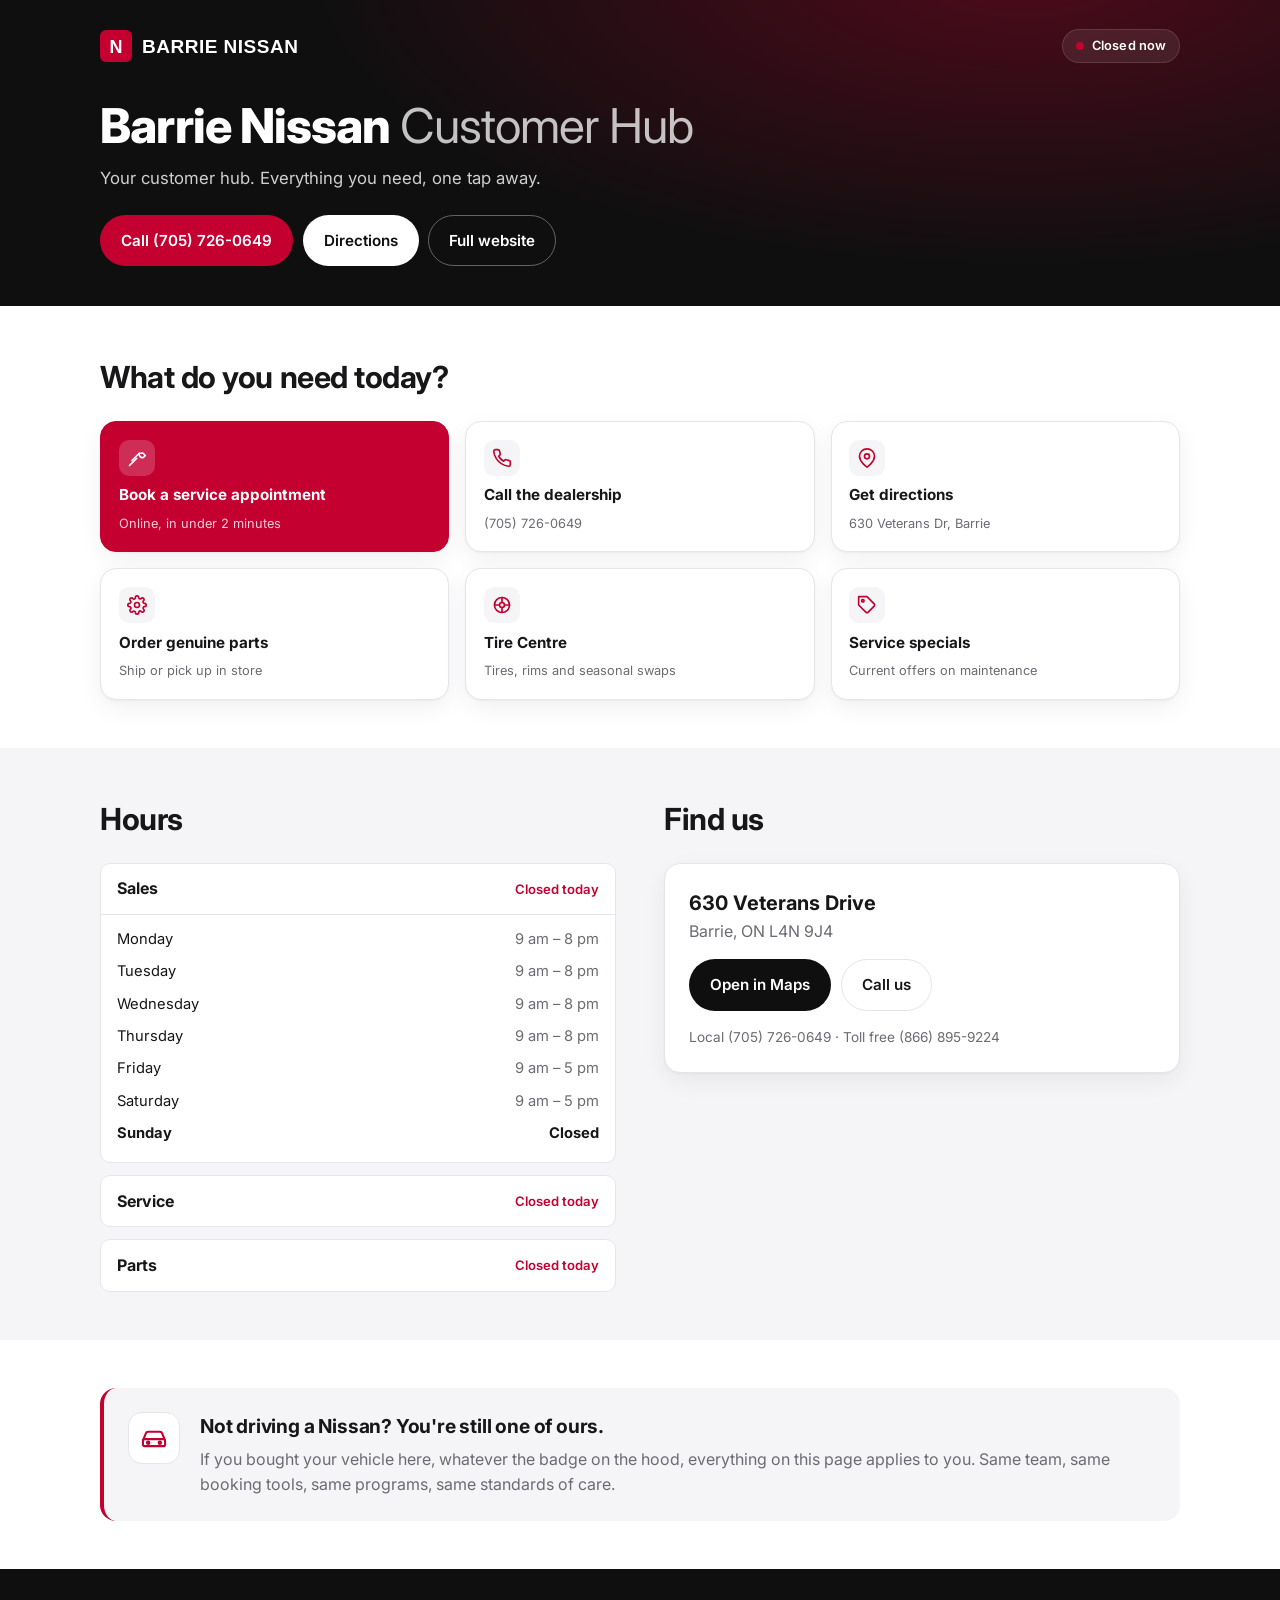
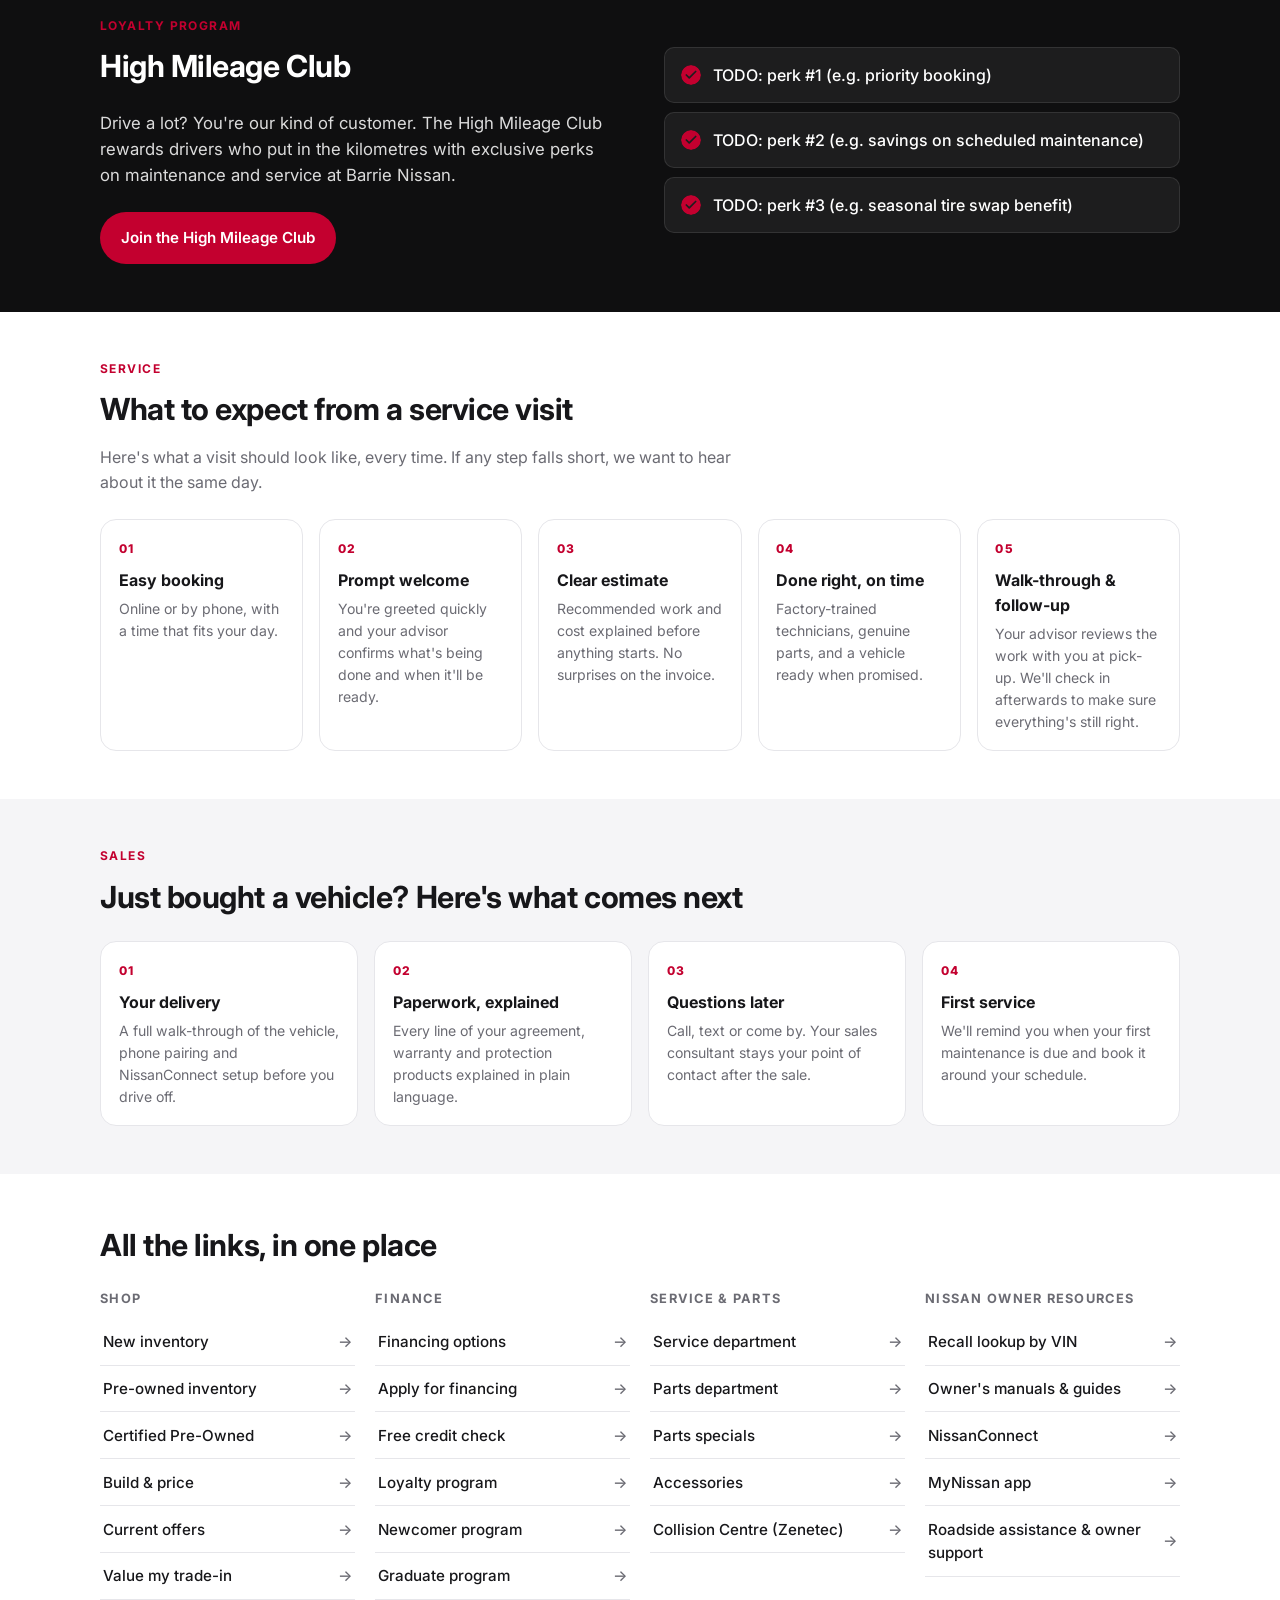
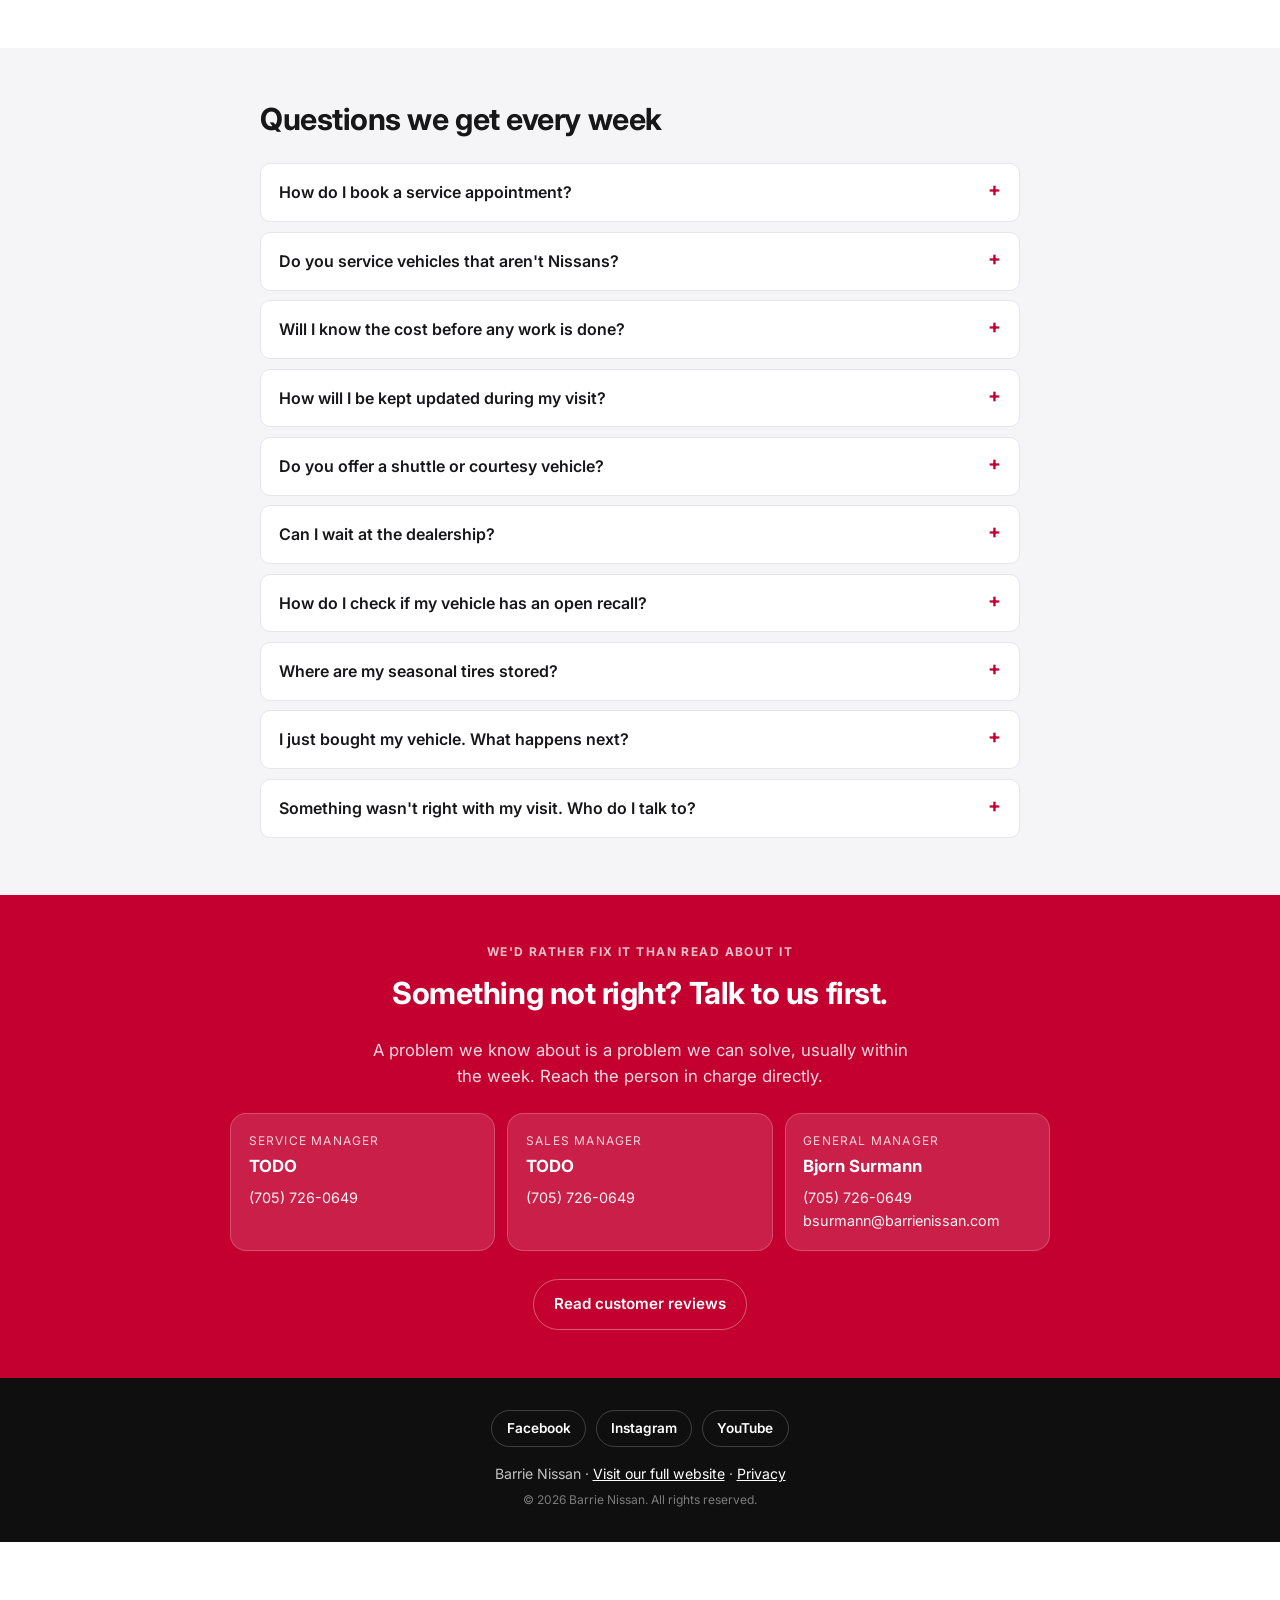
==== index.html @ 99a02a5c "Barrie Nissan Customer Hub v1" ====
<!DOCTYPE html>
<html lang="en">
<head>
  <meta charset="UTF-8">
  <meta name="viewport" content="width=device-width, initial-scale=1.0">
  <title>Barrie Nissan · Customer Hub</title>
  <meta name="description" content="Everything a Barrie Nissan customer needs in one place: hours, service booking, parts, financing, owner resources and who to call.">
  <meta name="theme-color" content="#0f0f10">
  <link rel="icon" href="assets/favicon.svg" type="image/svg+xml">
  <link rel="preconnect" href="https://fonts.googleapis.com">
  <link rel="preconnect" href="https://fonts.gstatic.com" crossorigin>
  <link href="https://fonts.googleapis.com/css2?family=Inter:wght@400;500;600;700;800&display=swap" rel="stylesheet">
  <link rel="stylesheet" href="css/styles.css">
</head>
<body>

  <!-- ===== HEADER ===== -->
  <header class="hero">
    <div class="container">
      <div class="hero__top">
        <a class="hero__logo" id="logoLink" href="#"><img id="logoImg" src="" alt=""></a>
        <span class="status" id="status"><span class="status__dot"></span><span id="statusText">Checking hours…</span></span>
      </div>
      <h1 class="hero__title"><span id="dealerName"></span> <span class="hero__title-light">Customer Hub</span></h1>
      <p class="hero__tagline" id="tagline"></p>
      <div class="hero__cta" id="heroCta"></div>
    </div>
  </header>

  <main>
    <!-- ===== QUICK ACTIONS ===== -->
    <section class="section" id="quick">
      <div class="container">
        <h2 class="section__title">What do you need today?</h2>
        <div class="tiles" id="quickActions"></div>
      </div>
    </section>

    <!-- ===== HOURS & LOCATION ===== -->
    <section class="section section--alt" id="hours">
      <div class="container grid-2">
        <div>
          <h2 class="section__title">Hours</h2>
          <div class="hours" id="hoursTable"></div>
        </div>
        <div>
          <h2 class="section__title">Find us</h2>
          <div class="card card--location">
            <p class="card__big" id="addressLine"></p>
            <p class="card__muted" id="addressCity"></p>
            <div class="btn-row">
              <a class="btn btn--dark" id="mapsBtn" href="#" target="_blank" rel="noopener">Open in Maps</a>
              <a class="btn btn--ghost" id="callBtn" href="#">Call us</a>
            </div>
            <p class="card__small" id="tollFree"></p>
          </div>
        </div>
      </div>
    </section>

    <!-- ===== ALL BRANDS WELCOME ===== -->
    <section class="section" id="allbrands">
      <div class="container">
        <div class="banner">
          <div class="banner__icon" aria-hidden="true">
            <svg viewBox="0 0 24 24" width="28" height="28" fill="none" stroke="currentColor" stroke-width="1.8" stroke-linecap="round" stroke-linejoin="round"><path d="M3 13l2-5a2 2 0 0 1 1.9-1.4h10.2A2 2 0 0 1 19 8l2 5"/><rect x="2.5" y="13" width="19" height="6" rx="1.5"/><circle cx="7" cy="16" r="1"/><circle cx="17" cy="16" r="1"/></svg>
          </div>
          <div>
            <h2 class="banner__title">Not driving a Nissan? You're still one of ours.</h2>
            <p>If you bought your vehicle here, whatever the badge on the hood, everything on this page applies to you. Same team, same booking tools, same programs, same standards of care.</p>
          </div>
        </div>
      </div>
    </section>

    <!-- ===== HIGH MILEAGE CLUB ===== -->
    <section class="section section--dark" id="hmc" hidden>
      <div class="container grid-2 grid-2--center">
        <div>
          <p class="eyebrow">Loyalty program</p>
          <h2 class="section__title section__title--light" id="hmcTitle"></h2>
          <p class="lead" id="hmcText"></p>
          <a class="btn btn--red" id="hmcCta" href="#" target="_blank" rel="noopener"></a>
        </div>
        <ul class="perks" id="hmcBullets"></ul>
      </div>
    </section>

    <!-- ===== SERVICE VISIT ===== -->
    <section class="section" id="service-visit">
      <div class="container">
        <p class="eyebrow">Service</p>
        <h2 class="section__title">What to expect from a service visit</h2>
        <p class="section__intro">Here's what a visit should look like, every time. If any step falls short, we want to hear about it the same day.</p>
        <ol class="steps" id="serviceSteps"></ol>
      </div>
    </section>

    <!-- ===== AFTER PURCHASE ===== -->
    <section class="section section--alt" id="after-purchase">
      <div class="container">
        <p class="eyebrow">Sales</p>
        <h2 class="section__title">Just bought a vehicle? Here's what comes next</h2>
        <ol class="steps steps--compact" id="purchaseSteps"></ol>
      </div>
    </section>

    <!-- ===== LINKS ===== -->
    <section class="section" id="links">
      <div class="container">
        <h2 class="section__title">All the links, in one place</h2>
        <div class="linkgroups" id="linkGroups"></div>
      </div>
    </section>

    <!-- ===== FAQ ===== -->
    <section class="section section--alt" id="faq">
      <div class="container container--narrow">
        <h2 class="section__title">Questions we get every week</h2>
        <div class="faq" id="faqList"></div>
      </div>
    </section>

    <!-- ===== ESCALATION ===== -->
    <section class="section section--red" id="help">
      <div class="container">
        <p class="eyebrow eyebrow--light">We'd rather fix it than read about it</p>
        <h2 class="section__title section__title--light">Something not right? Talk to us first.</h2>
        <p class="lead lead--light">A problem we know about is a problem we can solve, usually within the week. Reach the person in charge directly.</p>
        <div class="contacts" id="escalation"></div>
        <div class="btn-row btn-row--center" id="reviewRow"></div>
      </div>
    </section>
  </main>

  <!-- ===== FOOTER ===== -->
  <footer class="footer">
    <div class="container footer__inner">
      <div class="footer__social" id="social"></div>
      <p class="footer__text"><span id="footerName"></span> · <a id="footerSite" href="#" target="_blank" rel="noopener">Visit our full website</a> · <a id="privacyLink" href="#" target="_blank" rel="noopener">Privacy</a></p>
      <p class="footer__text footer__text--tiny">© <span id="year"></span> <span id="footerName2"></span>. All rights reserved.</p>
    </div>
  </footer>

  <script src="js/dealer-config.js"></script>
  <script src="js/app.js"></script>
</body>
</html>
---- css/styles.css ----
/* ============================================================
   Customer Hub — styles
   Brand tokens are at the top. Change --red for another brand.
   ============================================================ */

:root {
  --red: #c3002f;
  --red-dark: #9e0026;
  --ink: #0f0f10;
  --ink-2: #1c1c1f;
  --text: #17171a;
  --muted: #6b6b73;
  --line: #e6e6ea;
  --bg: #ffffff;
  --bg-alt: #f5f5f7;
  --green: #1a9e5c;
  --radius: 16px;
  --radius-sm: 10px;
  --shadow: 0 1px 2px rgba(0,0,0,.04), 0 8px 24px rgba(0,0,0,.06);
  --font: "Inter", -apple-system, BlinkMacSystemFont, "Segoe UI", Roboto, Helvetica, Arial, sans-serif;
}

* { box-sizing: border-box; }
html { scroll-behavior: smooth; -webkit-text-size-adjust: 100%; }
body {
  margin: 0;
  font-family: var(--font);
  color: var(--text);
  background: var(--bg);
  line-height: 1.55;
  font-size: 16px;
}
a { color: inherit; }
img { max-width: 100%; display: block; }
ul, ol { margin: 0; padding: 0; list-style: none; }
h1, h2, h3, p { margin: 0; }

.container { width: min(1080px, 100% - 2.5rem); margin: 0 auto; }
.container--narrow { max-width: 760px; }

/* ---------- Hero ---------- */
.hero {
  background: radial-gradient(1200px 500px at 80% -10%, rgba(195,0,47,.35), transparent 60%), var(--ink);
  color: #fff;
  padding: 1.5rem 0 2.5rem;
}
.hero__top { display: flex; align-items: center; justify-content: space-between; gap: 1rem; margin-bottom: 2rem; }
.hero__logo { text-decoration: none; color: #fff; }
.hero__logo img { height: 44px; width: auto; }
.hero__logo-text { font-weight: 800; font-size: 1.1rem; letter-spacing: .02em; }
.status {
  display: inline-flex; align-items: center; gap: .5rem;
  font-size: .8rem; font-weight: 600; letter-spacing: .01em;
  background: rgba(255,255,255,.08); border: 1px solid rgba(255,255,255,.12);
  padding: .4rem .8rem; border-radius: 999px; white-space: nowrap;
}
.status__dot { width: 8px; height: 8px; border-radius: 50%; background: #8a8a92; }
.status--open .status__dot { background: var(--green); box-shadow: 0 0 0 4px rgba(26,158,92,.25); }
.status--closed .status__dot { background: var(--red); }
.hero__title { font-size: clamp(1.9rem, 5vw, 3rem); font-weight: 800; letter-spacing: -.02em; line-height: 1.1; }
.hero__title-light { font-weight: 400; opacity: .75; }
.hero__tagline { margin-top: .75rem; font-size: 1.05rem; opacity: .8; max-width: 560px; }
.hero__cta { display: flex; flex-wrap: wrap; gap: .6rem; margin-top: 1.5rem; }

/* ---------- Buttons ---------- */
.btn {
  display: inline-flex; align-items: center; justify-content: center; gap: .5rem;
  padding: .8rem 1.25rem; border-radius: 999px; font-weight: 600; font-size: .95rem;
  text-decoration: none; border: 1px solid transparent; transition: transform .12s ease, background .15s ease, border-color .15s;
  cursor: pointer;
}
.btn:active { transform: scale(.98); }
.btn--red { background: var(--red); color: #fff; }
.btn--red:hover { background: var(--red-dark); }
.btn--white { background: #fff; color: var(--ink); }
.btn--white:hover { background: #f0f0f2; }
.btn--dark { background: var(--ink); color: #fff; }
.btn--dark:hover { background: var(--ink-2); }
.btn--ghost { background: transparent; border-color: var(--line); color: var(--text); }
.btn--ghost:hover { border-color: var(--text); }
.btn--outline-light { background: transparent; border-color: rgba(255,255,255,.35); color: #fff; }
.btn--outline-light:hover { border-color: #fff; }
.btn-row { display: flex; flex-wrap: wrap; gap: .6rem; margin-top: 1rem; }
.btn-row--center { justify-content: center; margin-top: 1.75rem; }

/* ---------- Sections ---------- */
.section { padding: 3rem 0; }
.section--alt { background: var(--bg-alt); }
.section--dark { background: var(--ink); color: #fff; }
.section--red { background: var(--red); color: #fff; text-align: center; }
.section__title { font-size: clamp(1.4rem, 3vw, 1.9rem); font-weight: 700; letter-spacing: -.015em; margin-bottom: 1.25rem; }
.section__title--light { color: #fff; }
.section__intro { color: var(--muted); max-width: 640px; margin: -.5rem 0 1.5rem; }
.eyebrow { font-size: .75rem; font-weight: 700; letter-spacing: .12em; text-transform: uppercase; color: var(--red); margin-bottom: .5rem; }
.eyebrow--light { color: rgba(255,255,255,.75); }
.lead { font-size: 1.05rem; opacity: .85; max-width: 560px; margin-bottom: 1.5rem; }
.lead--light { margin: 0 auto 1.5rem; }
.grid-2 { display: grid; grid-template-columns: 1fr; gap: 2rem; }
.grid-2--center { align-items: center; }
@media (min-width: 820px) { .grid-2 { grid-template-columns: 1fr 1fr; gap: 3rem; } }

/* ---------- Quick action tiles ---------- */
.tiles { display: grid; grid-template-columns: repeat(2, 1fr); gap: .75rem; }
@media (min-width: 720px) { .tiles { grid-template-columns: repeat(3, 1fr); gap: 1rem; } }
.tile {
  display: flex; flex-direction: column; gap: .6rem;
  padding: 1.1rem; border-radius: var(--radius); background: var(--bg);
  border: 1px solid var(--line); text-decoration: none; box-shadow: var(--shadow);
  transition: transform .15s ease, border-color .15s ease, box-shadow .15s;
  min-height: 130px;
}
.tile:hover { transform: translateY(-2px); border-color: #cfcfd6; box-shadow: 0 2px 4px rgba(0,0,0,.05), 0 14px 32px rgba(0,0,0,.09); }
.tile--primary { background: var(--red); color: #fff; border-color: var(--red); grid-column: span 2; }
@media (min-width: 720px) { .tile--primary { grid-column: span 1; } }
.tile--primary:hover { background: var(--red-dark); }
.tile__icon { width: 36px; height: 36px; border-radius: 10px; display: grid; place-items: center; background: var(--bg-alt); color: var(--red); }
.tile--primary .tile__icon { background: rgba(255,255,255,.18); color: #fff; }
.tile__icon svg { width: 20px; height: 20px; }
.tile__label { font-weight: 700; font-size: .95rem; line-height: 1.25; margin-top: auto; }
.tile__sub { font-size: .8rem; color: var(--muted); }
.tile--primary .tile__sub { color: rgba(255,255,255,.8); }

/* ---------- Hours ---------- */
.hours { display: grid; gap: .75rem; }
.hours__dept { background: var(--bg); border: 1px solid var(--line); border-radius: var(--radius-sm); overflow: hidden; }
.hours__head { display: flex; justify-content: space-between; align-items: center; padding: .8rem 1rem; font-weight: 700; cursor: pointer; user-select: none; }
.hours__head small { font-weight: 500; color: var(--muted); font-size: .82rem; }
.hours__head small.is-open { color: var(--green); font-weight: 600; }
.hours__head small.is-closed { color: var(--red); font-weight: 600; }
.hours__rows { border-top: 1px solid var(--line); padding: .5rem 1rem .75rem; display: none; }
.hours__dept.is-expanded .hours__rows { display: block; }
.hours__row { display: flex; justify-content: space-between; padding: .3rem 0; font-size: .92rem; }
.hours__row.is-today { font-weight: 700; }
.hours__row span:last-child { color: var(--muted); }
.hours__row.is-today span:last-child { color: var(--text); }

/* ---------- Cards ---------- */
.card { background: var(--bg); border: 1px solid var(--line); border-radius: var(--radius); padding: 1.5rem; box-shadow: var(--shadow); }
.card__big { font-size: 1.25rem; font-weight: 700; }
.card__muted { color: var(--muted); }
.card__small { font-size: .85rem; color: var(--muted); margin-top: 1rem; }

/* ---------- Banner (all brands) ---------- */
.banner {
  display: flex; gap: 1.25rem; align-items: flex-start;
  background: var(--bg-alt); border-radius: var(--radius); padding: 1.5rem;
  border-left: 4px solid var(--red);
}
.banner__icon { flex: 0 0 auto; width: 52px; height: 52px; border-radius: 14px; background: #fff; display: grid; place-items: center; color: var(--red); border: 1px solid var(--line); }
.banner__title { font-size: 1.2rem; font-weight: 700; margin-bottom: .35rem; letter-spacing: -.01em; }
.banner p { color: var(--muted); }

/* ---------- Perks (HMC) ---------- */
.perks { display: grid; gap: .6rem; }
.perks li {
  display: flex; gap: .75rem; align-items: flex-start;
  background: rgba(255,255,255,.06); border: 1px solid rgba(255,255,255,.1);
  padding: .9rem 1rem; border-radius: var(--radius-sm); font-weight: 500;
}
.perks li::before { content: ""; flex: 0 0 auto; width: 20px; height: 20px; border-radius: 50%; background: var(--red); margin-top: 2px;
  -webkit-mask: url("data:image/svg+xml,%3Csvg xmlns='http://www.w3.org/2000/svg' viewBox='0 0 24 24' fill='none' stroke='white' stroke-width='3' stroke-linecap='round' stroke-linejoin='round'%3E%3Cpath d='M20 6L9 17l-5-5'/%3E%3C/svg%3E") center/70% no-repeat, linear-gradient(#fff,#fff);
  -webkit-mask-composite: xor; mask-composite: exclude; }

/* ---------- Steps ---------- */
.steps { display: grid; gap: 1rem; counter-reset: step; }
@media (min-width: 720px) { .steps { grid-template-columns: repeat(5, 1fr); } .steps--compact { grid-template-columns: repeat(4, 1fr); } }
.steps li { position: relative; background: var(--bg); border: 1px solid var(--line); border-radius: var(--radius); padding: 1.25rem 1.1rem 1.1rem; counter-increment: step; }
.steps li::before { content: counter(step, decimal-leading-zero); display: block; font-size: .75rem; font-weight: 800; color: var(--red); letter-spacing: .1em; margin-bottom: .6rem; }
.steps h3 { font-size: 1rem; font-weight: 700; margin-bottom: .35rem; }
.steps p { font-size: .88rem; color: var(--muted); }

/* ---------- Link groups ---------- */
.linkgroups { display: grid; gap: 1.25rem; }
@media (min-width: 720px) { .linkgroups { grid-template-columns: repeat(2, 1fr); } }
@media (min-width: 1000px) { .linkgroups { grid-template-columns: repeat(4, 1fr); } }
.linkgroup h3 { font-size: .8rem; font-weight: 700; text-transform: uppercase; letter-spacing: .1em; color: var(--muted); margin-bottom: .6rem; }
.linkgroup a {
  display: flex; justify-content: space-between; align-items: center; gap: .5rem;
  padding: .7rem .2rem; border-bottom: 1px solid var(--line); text-decoration: none; font-weight: 500; font-size: .95rem;
}
.linkgroup a::after { content: "→"; color: var(--muted); transition: transform .15s; }
.linkgroup a:hover::after { transform: translateX(3px); color: var(--red); }

/* ---------- FAQ ---------- */
.faq details { background: var(--bg); border: 1px solid var(--line); border-radius: var(--radius-sm); margin-bottom: .6rem; }
.faq summary { padding: 1rem 1.1rem; font-weight: 600; cursor: pointer; list-style: none; display: flex; justify-content: space-between; gap: 1rem; }
.faq summary::-webkit-details-marker { display: none; }
.faq summary::after { content: "+"; color: var(--red); font-weight: 700; font-size: 1.2rem; line-height: 1; }
.faq details[open] summary::after { content: "–"; }
.faq .faq__a { padding: 0 1.1rem 1.1rem; color: var(--muted); font-size: .95rem; }

/* ---------- Escalation ---------- */
.contacts { display: grid; gap: .75rem; max-width: 820px; margin: 0 auto; }
@media (min-width: 720px) { .contacts { grid-template-columns: repeat(3, 1fr); } }
.contact { background: rgba(255,255,255,.12); border: 1px solid rgba(255,255,255,.2); border-radius: var(--radius); padding: 1.1rem; text-align: left; }
.contact__role { font-size: .75rem; text-transform: uppercase; letter-spacing: .1em; opacity: .8; }
.contact__name { font-weight: 700; font-size: 1.05rem; margin: .2rem 0 .5rem; }
.contact a { display: block; font-size: .9rem; text-decoration: none; opacity: .95; }
.contact a:hover { text-decoration: underline; }

/* ---------- Footer ---------- */
.footer { background: var(--ink); color: rgba(255,255,255,.75); padding: 2rem 0; }
.footer__inner { text-align: center; }
.footer__social { display: flex; justify-content: center; gap: .6rem; margin-bottom: 1rem; flex-wrap: wrap; }
.footer__social a { padding: .45rem .9rem; border-radius: 999px; border: 1px solid rgba(255,255,255,.2); text-decoration: none; font-size: .85rem; font-weight: 600; color: #fff; }
.footer__social a:hover { border-color: #fff; }
.footer__text { font-size: .88rem; }
.footer__text a { color: #fff; }
.footer__text--tiny { font-size: .75rem; opacity: .6; margin-top: .4rem; }

/* Mobile sticky call bar */
.stickybar {
  position: fixed; bottom: 0; left: 0; right: 0; z-index: 50;
  display: flex; gap: .5rem; padding: .6rem .75rem calc(.6rem + env(safe-area-inset-bottom));
  background: rgba(15,15,16,.92); backdrop-filter: blur(10px);
}
.stickybar .btn { flex: 1; padding: .75rem; font-size: .9rem; }
@media (min-width: 720px) { .stickybar { display: none; } }
body.has-stickybar { padding-bottom: 76px; }

@media (prefers-reduced-motion: reduce) { * { transition: none !important; scroll-behavior: auto !important; } }
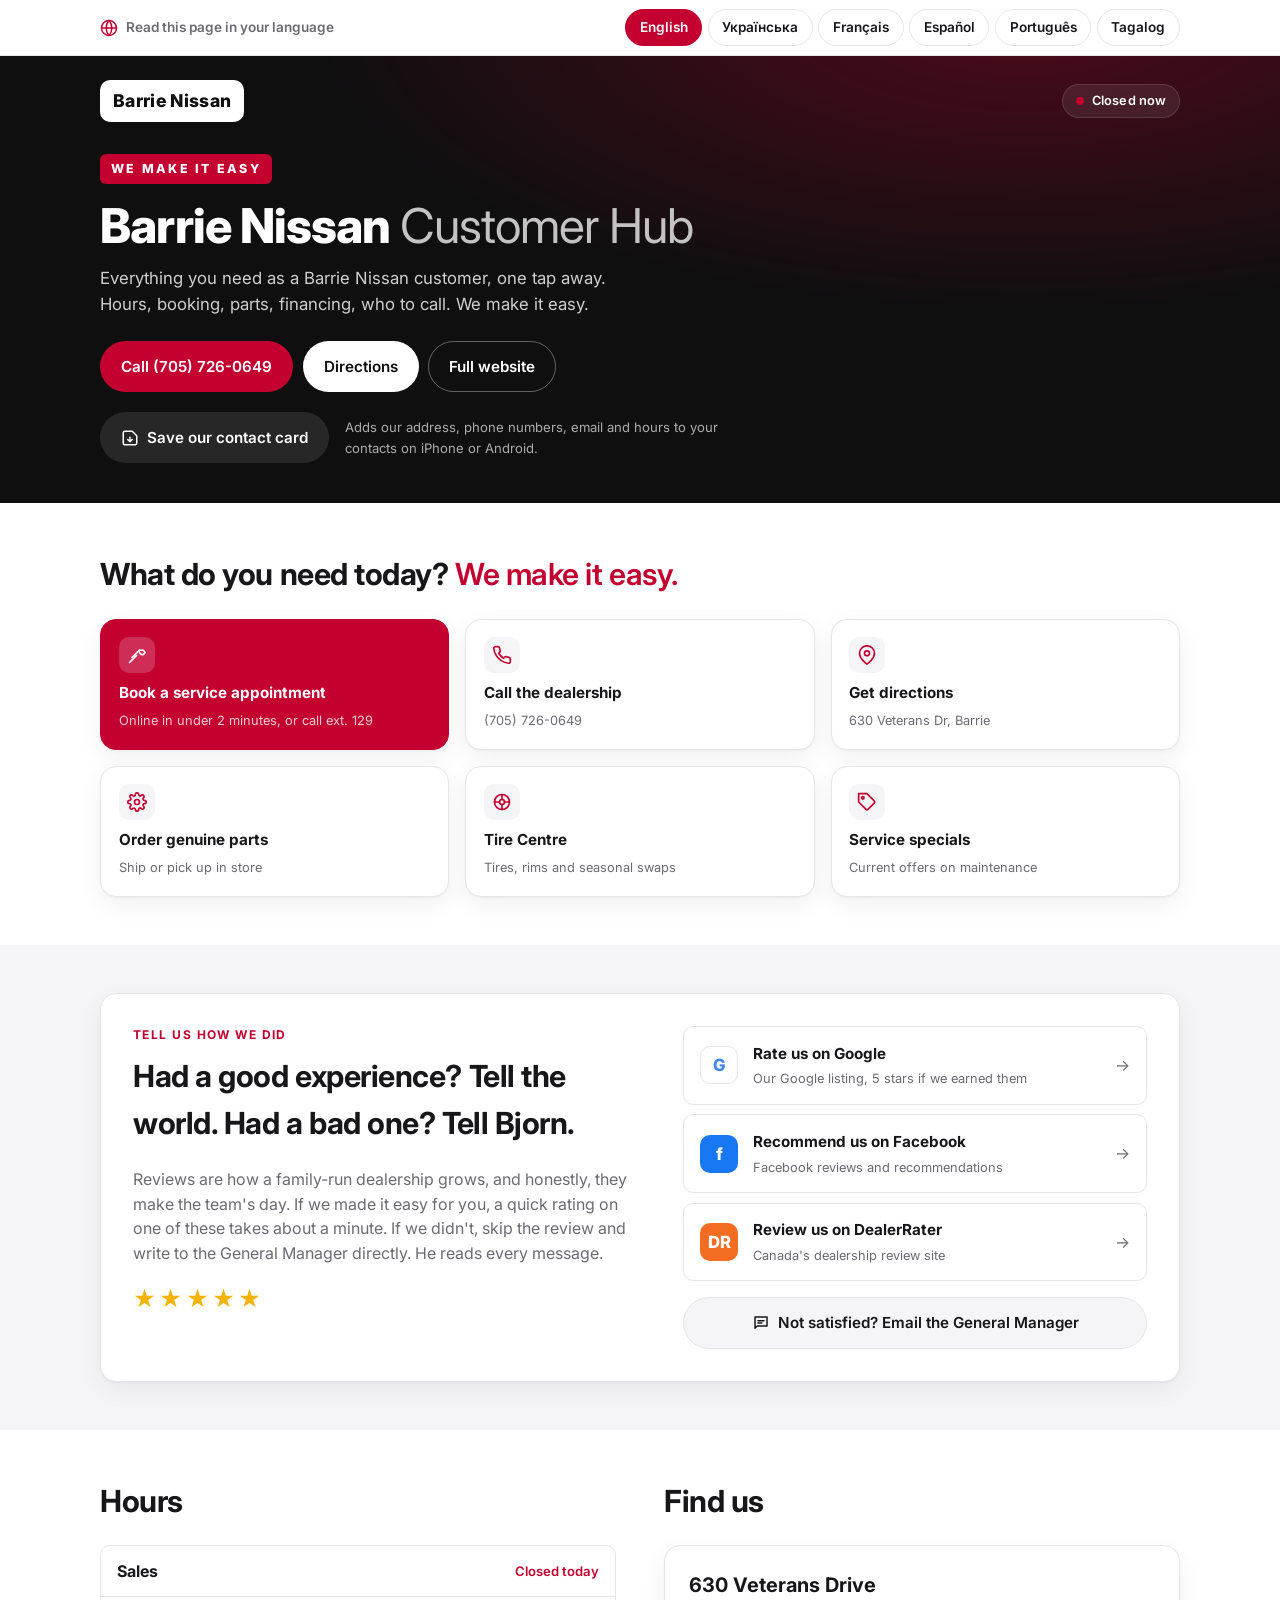
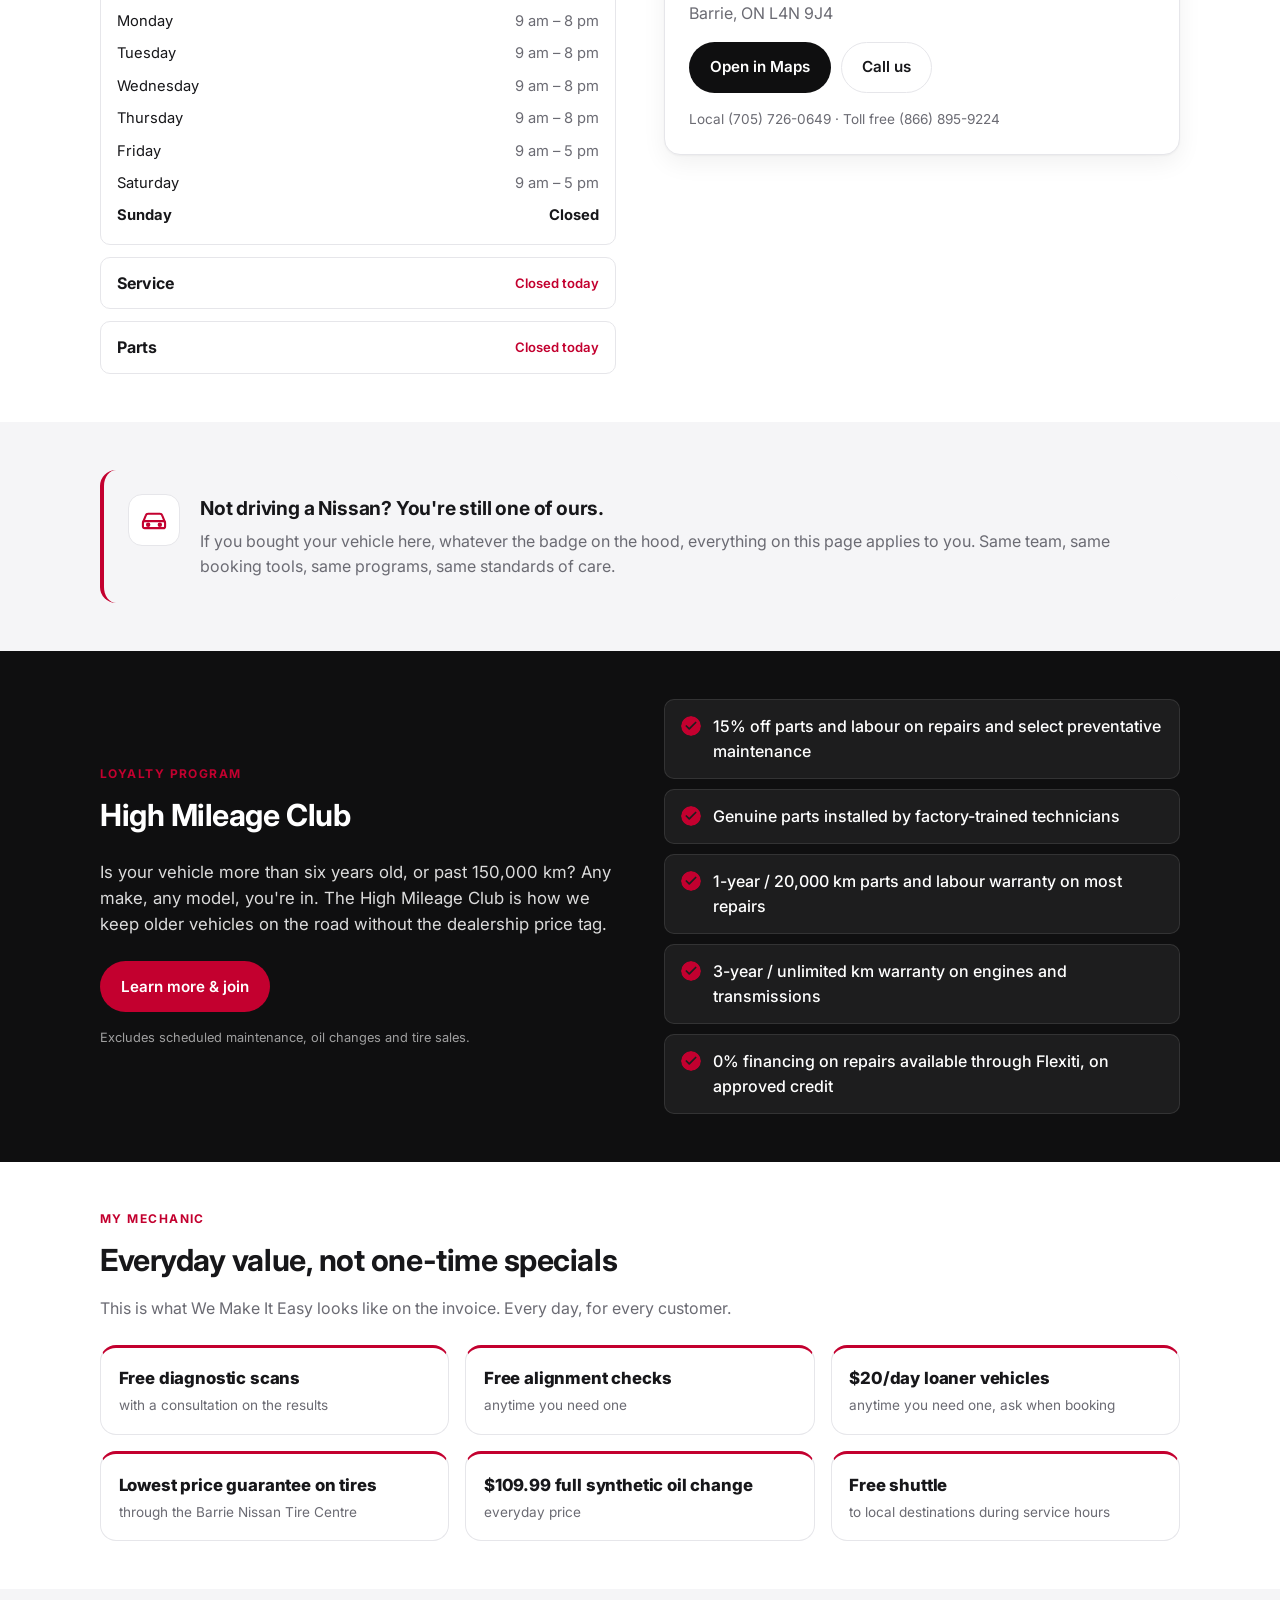
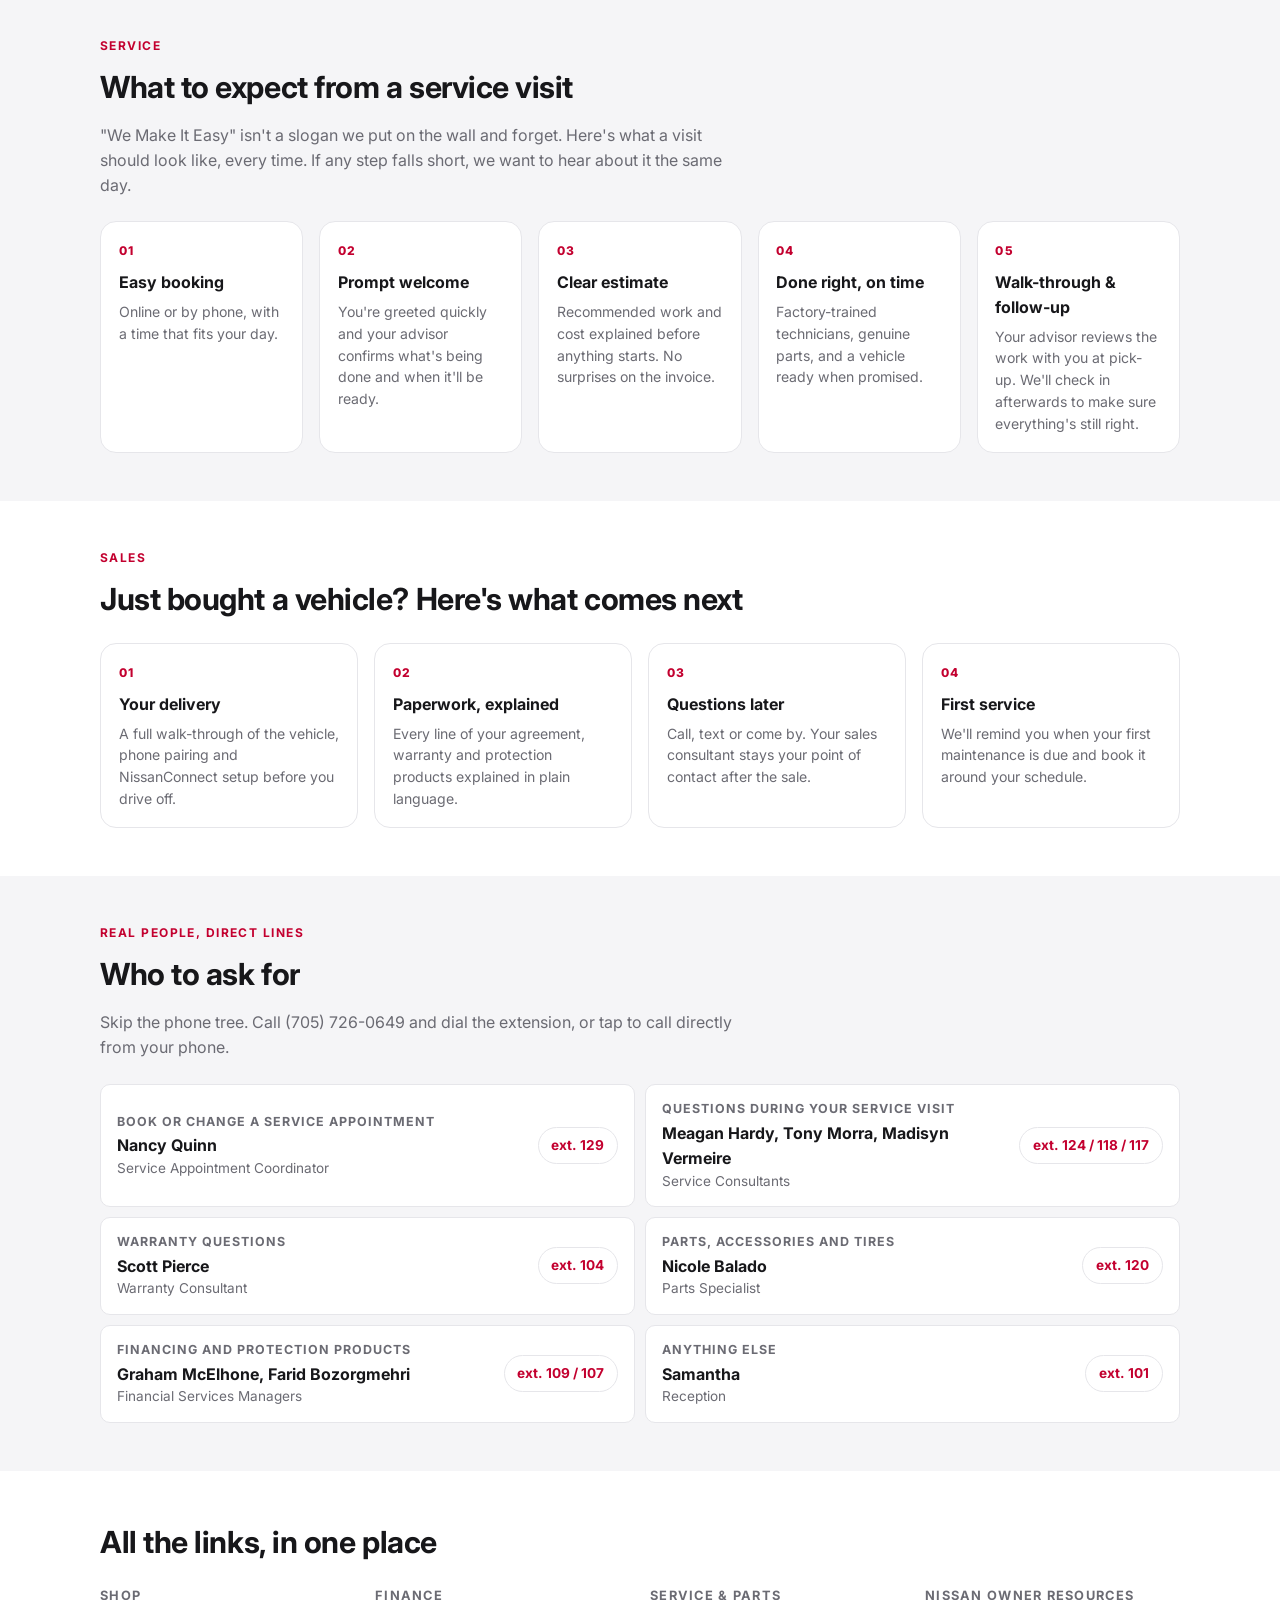
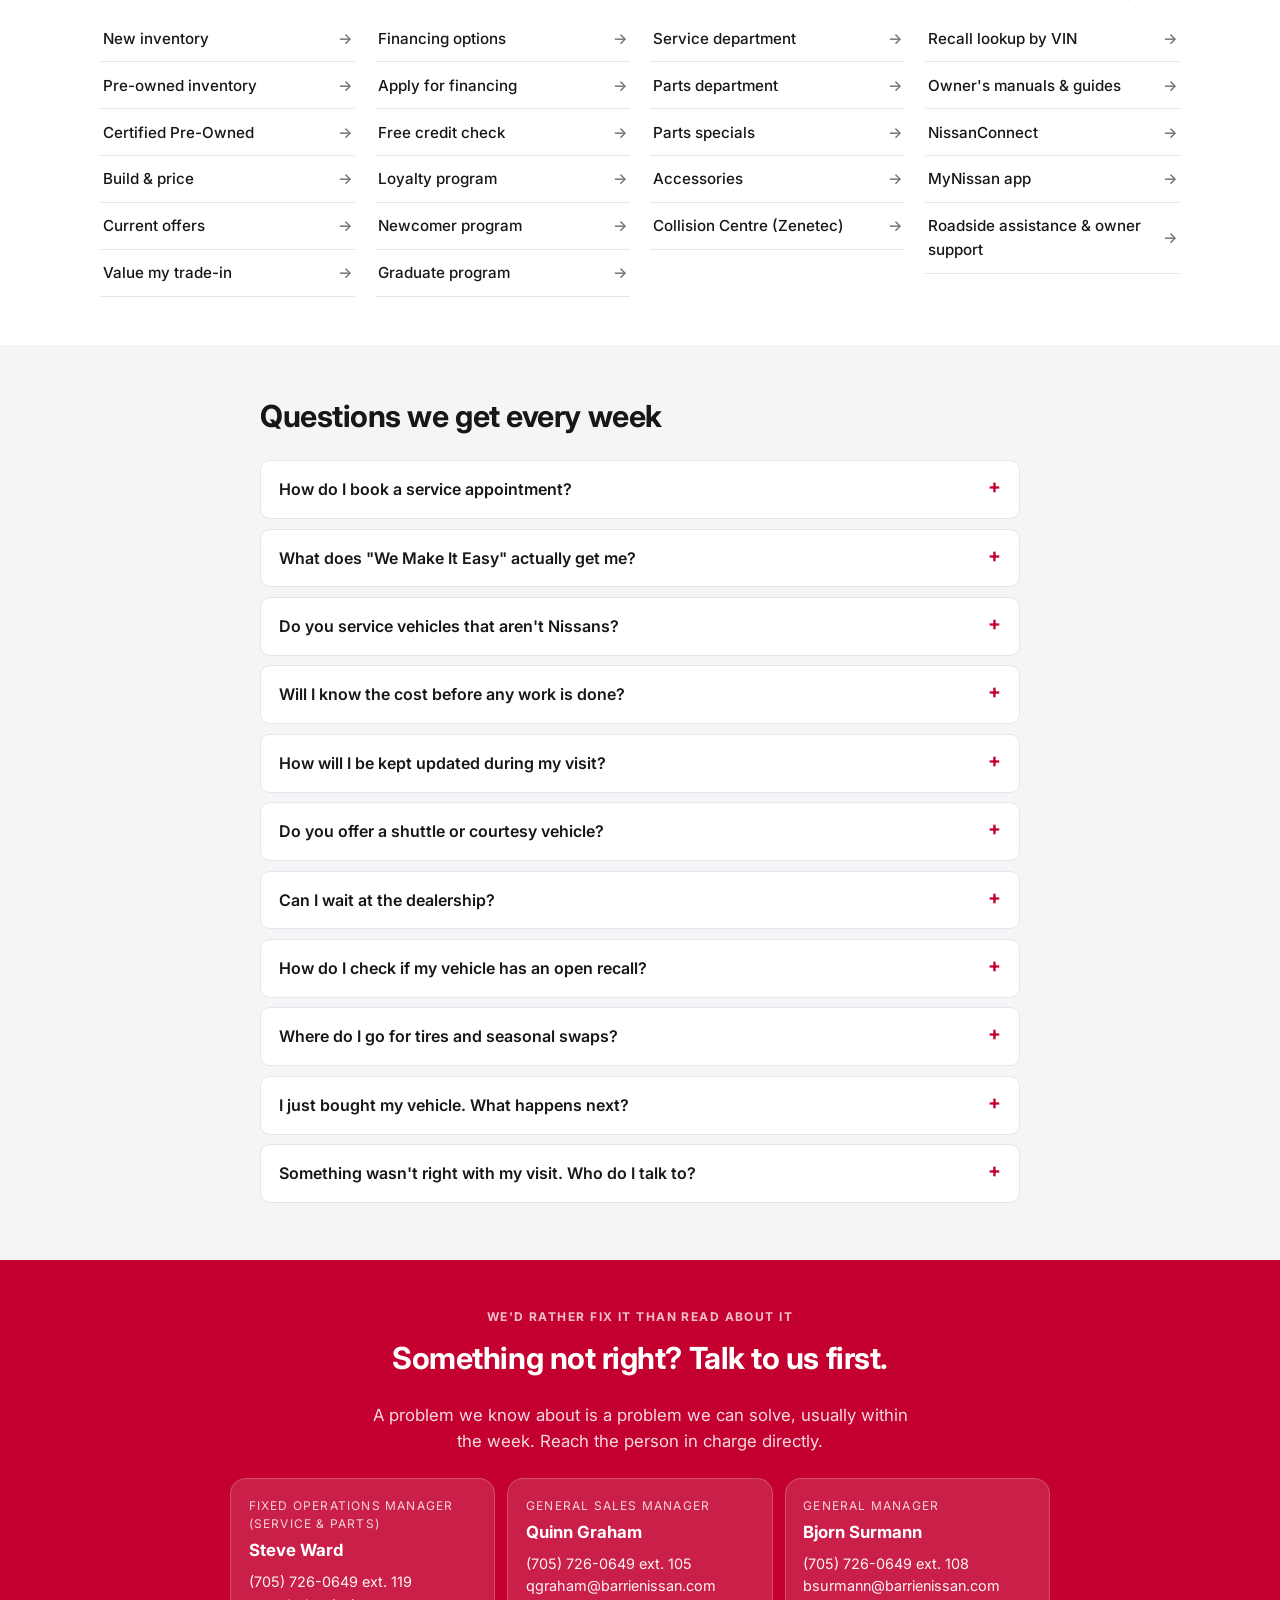
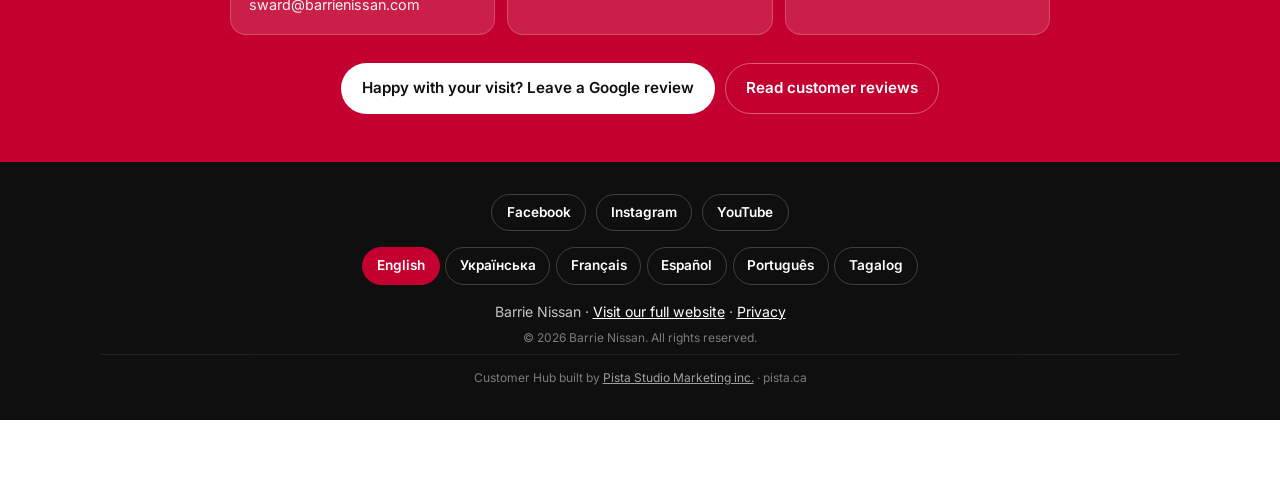
==== commit 2b761e16: "Multilingual hub: EN, UK, FR, ES, PT, TL + language bar" ====
--- a/index.html
+++ b/index.html
@@ -14,6 +14,14 @@
 </head>
 <body>
 
+  <!-- ===== LANGUAGE BAR (always visible, first thing on the page) ===== -->
+  <div class="langbar" id="langbar" role="navigation" aria-label="Language">
+    <div class="container langbar__inner">
+      <span class="langbar__prompt"><svg viewBox="0 0 24 24" width="18" height="18" fill="none" stroke="currentColor" stroke-width="2" stroke-linecap="round" stroke-linejoin="round" aria-hidden="true"><circle cx="12" cy="12" r="10"/><path d="M2 12h20M12 2a15 15 0 0 1 0 20M12 2a15 15 0 0 0 0 20"/></svg><span id="langPrompt">Read this page in your language</span></span>
+      <div class="langbar__buttons" id="langButtons"></div>
+    </div>
+  </div>
+
   <!-- ===== HEADER ===== -->
   <header class="hero">
     <div class="container">
@@ -21,9 +29,17 @@
         <a class="hero__logo" id="logoLink" href="#"><img id="logoImg" src="" alt=""></a>
         <span class="status" id="status"><span class="status__dot"></span><span id="statusText">Checking hours…</span></span>
       </div>
-      <h1 class="hero__title"><span id="dealerName"></span> <span class="hero__title-light">Customer Hub</span></h1>
+      <p class="hero__slogan" id="slogan"></p>
+      <h1 class="hero__title"><span id="dealerName"></span> <span class="hero__title-light" id="hubTitle"></span></h1>
       <p class="hero__tagline" id="tagline"></p>
       <div class="hero__cta" id="heroCta"></div>
+      <div class="hero__vcard" id="vcardWrap" hidden>
+        <a class="btn btn--vcard" id="vcardBtn" href="#" download="">
+          <svg viewBox="0 0 24 24" width="18" height="18" fill="none" stroke="currentColor" stroke-width="2" stroke-linecap="round" stroke-linejoin="round"><path d="M19 21H5a2 2 0 0 1-2-2V5a2 2 0 0 1 2-2h10l6 6v10a2 2 0 0 1-2 2z"/><path d="M12 11v6M9 14l3 3 3-3"/></svg>
+          <span id="vcardLabel"></span>
+        </a>
+        <span class="hero__vcard-hint" id="vcardHint"></span>
+      </div>
     </div>
   </header>
 
@@ -31,26 +47,47 @@
     <!-- ===== QUICK ACTIONS ===== -->
     <section class="section" id="quick">
       <div class="container">
-        <h2 class="section__title">What do you need today?</h2>
+        <h2 class="section__title"><span id="quickTitle"></span> <span class="title-accent" id="quickAccent"></span></h2>
         <div class="tiles" id="quickActions"></div>
       </div>
     </section>
 
+    <!-- ===== REVIEWS ===== -->
+    <section class="section section--alt" id="reviews" hidden>
+      <div class="container">
+        <div class="reviews">
+          <div class="reviews__intro">
+            <p class="eyebrow" id="reviewsEyebrow"></p>
+            <h2 class="section__title" id="reviewsTitle"></h2>
+            <p class="reviews__text" id="reviewsText"></p>
+            <div class="reviews__stars" aria-hidden="true">★★★★★</div>
+          </div>
+          <div class="reviews__actions">
+            <div class="platforms" id="reviewPlatforms"></div>
+            <a class="btn btn--unhappy" id="unhappyBtn" href="#">
+              <svg viewBox="0 0 24 24" width="18" height="18" fill="none" stroke="currentColor" stroke-width="2" stroke-linecap="round" stroke-linejoin="round"><path d="M4 4h16v12H7l-3 3z"/><path d="M8 9h8M8 12h5"/></svg>
+              <span id="unhappyLabel"></span>
+            </a>
+          </div>
+        </div>
+      </div>
+    </section>
+
     <!-- ===== HOURS & LOCATION ===== -->
-    <section class="section section--alt" id="hours">
+    <section class="section" id="hours">
       <div class="container grid-2">
         <div>
-          <h2 class="section__title">Hours</h2>
+          <h2 class="section__title" id="hoursTitle"></h2>
           <div class="hours" id="hoursTable"></div>
         </div>
         <div>
-          <h2 class="section__title">Find us</h2>
+          <h2 class="section__title" id="findUs"></h2>
           <div class="card card--location">
             <p class="card__big" id="addressLine"></p>
             <p class="card__muted" id="addressCity"></p>
             <div class="btn-row">
-              <a class="btn btn--dark" id="mapsBtn" href="#" target="_blank" rel="noopener">Open in Maps</a>
-              <a class="btn btn--ghost" id="callBtn" href="#">Call us</a>
+              <a class="btn btn--dark" id="mapsBtn" href="#" target="_blank" rel="noopener"></a>
+              <a class="btn btn--ghost" id="callBtn" href="#"></a>
             </div>
             <p class="card__small" id="tollFree"></p>
           </div>
@@ -59,15 +96,15 @@
     </section>
 
     <!-- ===== ALL BRANDS WELCOME ===== -->
-    <section class="section" id="allbrands">
+    <section class="section section--alt" id="allbrands">
       <div class="container">
         <div class="banner">
           <div class="banner__icon" aria-hidden="true">
             <svg viewBox="0 0 24 24" width="28" height="28" fill="none" stroke="currentColor" stroke-width="1.8" stroke-linecap="round" stroke-linejoin="round"><path d="M3 13l2-5a2 2 0 0 1 1.9-1.4h10.2A2 2 0 0 1 19 8l2 5"/><rect x="2.5" y="13" width="19" height="6" rx="1.5"/><circle cx="7" cy="16" r="1"/><circle cx="17" cy="16" r="1"/></svg>
           </div>
           <div>
-            <h2 class="banner__title">Not driving a Nissan? You're still one of ours.</h2>
-            <p>If you bought your vehicle here, whatever the badge on the hood, everything on this page applies to you. Same team, same booking tools, same programs, same standards of care.</p>
+            <h2 class="banner__title" id="allBrandsTitle"></h2>
+            <p id="allBrandsText"></p>
           </div>
         </div>
       </div>
@@ -77,38 +114,59 @@
     <section class="section section--dark" id="hmc" hidden>
       <div class="container grid-2 grid-2--center">
         <div>
-          <p class="eyebrow">Loyalty program</p>
+          <p class="eyebrow" id="loyaltyEyebrow"></p>
           <h2 class="section__title section__title--light" id="hmcTitle"></h2>
           <p class="lead" id="hmcText"></p>
           <a class="btn btn--red" id="hmcCta" href="#" target="_blank" rel="noopener"></a>
+          <p class="fineprint" id="hmcFine"></p>
         </div>
         <ul class="perks" id="hmcBullets"></ul>
       </div>
     </section>
 
+    <!-- ===== EVERYDAY VALUE ===== -->
+    <section class="section" id="value" hidden>
+      <div class="container">
+        <p class="eyebrow" id="valueEyebrow"></p>
+        <h2 class="section__title" id="valueTitle"></h2>
+        <p class="section__intro" id="valueText"></p>
+        <div class="values" id="valueList"></div>
+      </div>
+    </section>
+
     <!-- ===== SERVICE VISIT ===== -->
-    <section class="section" id="service-visit">
-      <div class="container">
-        <p class="eyebrow">Service</p>
-        <h2 class="section__title">What to expect from a service visit</h2>
-        <p class="section__intro">Here's what a visit should look like, every time. If any step falls short, we want to hear about it the same day.</p>
+    <section class="section section--alt" id="service-visit">
+      <div class="container">
+        <p class="eyebrow" id="serviceEyebrow"></p>
+        <h2 class="section__title" id="serviceTitle"></h2>
+        <p class="section__intro" id="serviceIntro"></p>
         <ol class="steps" id="serviceSteps"></ol>
       </div>
     </section>
 
     <!-- ===== AFTER PURCHASE ===== -->
-    <section class="section section--alt" id="after-purchase">
-      <div class="container">
-        <p class="eyebrow">Sales</p>
-        <h2 class="section__title">Just bought a vehicle? Here's what comes next</h2>
+    <section class="section" id="after-purchase">
+      <div class="container">
+        <p class="eyebrow" id="salesEyebrow"></p>
+        <h2 class="section__title" id="salesTitle"></h2>
         <ol class="steps steps--compact" id="purchaseSteps"></ol>
+      </div>
+    </section>
+
+    <!-- ===== WHO TO ASK FOR ===== -->
+    <section class="section section--alt" id="team">
+      <div class="container">
+        <p class="eyebrow" id="teamEyebrow"></p>
+        <h2 class="section__title" id="teamTitle"></h2>
+        <p class="section__intro" id="teamIntro"></p>
+        <div class="team" id="teamList"></div>
       </div>
     </section>
 
     <!-- ===== LINKS ===== -->
     <section class="section" id="links">
       <div class="container">
-        <h2 class="section__title">All the links, in one place</h2>
+        <h2 class="section__title" id="linksTitle"></h2>
         <div class="linkgroups" id="linkGroups"></div>
       </div>
     </section>
@@ -116,7 +174,7 @@
     <!-- ===== FAQ ===== -->
     <section class="section section--alt" id="faq">
       <div class="container container--narrow">
-        <h2 class="section__title">Questions we get every week</h2>
+        <h2 class="section__title" id="faqTitle"></h2>
         <div class="faq" id="faqList"></div>
       </div>
     </section>
@@ -124,9 +182,9 @@
     <!-- ===== ESCALATION ===== -->
     <section class="section section--red" id="help">
       <div class="container">
-        <p class="eyebrow eyebrow--light">We'd rather fix it than read about it</p>
-        <h2 class="section__title section__title--light">Something not right? Talk to us first.</h2>
-        <p class="lead lead--light">A problem we know about is a problem we can solve, usually within the week. Reach the person in charge directly.</p>
+        <p class="eyebrow eyebrow--light" id="helpEyebrow"></p>
+        <h2 class="section__title section__title--light" id="helpTitle"></h2>
+        <p class="lead lead--light" id="helpText"></p>
         <div class="contacts" id="escalation"></div>
         <div class="btn-row btn-row--center" id="reviewRow"></div>
       </div>
@@ -137,12 +195,22 @@
   <footer class="footer">
     <div class="container footer__inner">
       <div class="footer__social" id="social"></div>
-      <p class="footer__text"><span id="footerName"></span> · <a id="footerSite" href="#" target="_blank" rel="noopener">Visit our full website</a> · <a id="privacyLink" href="#" target="_blank" rel="noopener">Privacy</a></p>
-      <p class="footer__text footer__text--tiny">© <span id="year"></span> <span id="footerName2"></span>. All rights reserved.</p>
+      <div class="footer__langs" id="footerLangs"></div>
+      <p class="footer__text"><span id="footerName"></span> · <a id="footerSite" href="#" target="_blank" rel="noopener"></a> · <a id="privacyLink" href="#" target="_blank" rel="noopener"></a></p>
+      <p class="footer__text footer__text--tiny">© <span id="year"></span> <span id="footerName2"></span>. <span id="rights"></span></p>
+      <p class="footer__text footer__text--tiny footer__publisher" id="publisher"></p>
     </div>
   </footer>
 
+  <div class="stickybar" id="stickybar"></div>
+
   <script src="js/dealer-config.js"></script>
+  <script src="js/lang/en.js"></script>
+  <script src="js/lang/uk.js"></script>
+  <script src="js/lang/fr.js"></script>
+  <script src="js/lang/es.js"></script>
+  <script src="js/lang/pt.js"></script>
+  <script src="js/lang/tl.js"></script>
   <script src="js/app.js"></script>
 </body>
 </html>
--- a/css/styles.css
+++ b/css/styles.css
@@ -38,6 +38,29 @@
 .container { width: min(1080px, 100% - 2.5rem); margin: 0 auto; }
 .container--narrow { max-width: 760px; }
 
+/* ---------- Language bar ---------- */
+.langbar { background: #fff; border-bottom: 1px solid var(--line); position: sticky; top: 0; z-index: 60; }
+.langbar__inner { display: flex; align-items: center; justify-content: space-between; gap: 1rem; padding: .55rem 0; flex-wrap: wrap; }
+.langbar__prompt { display: inline-flex; align-items: center; gap: .5rem; font-size: .85rem; font-weight: 600; color: var(--muted); white-space: nowrap; }
+.langbar__prompt svg { color: var(--red); flex: 0 0 auto; }
+.langbar__buttons { display: flex; gap: .35rem; flex-wrap: wrap; }
+.langbtn {
+  font: inherit; font-size: .85rem; font-weight: 600; cursor: pointer;
+  padding: .45rem .85rem; border-radius: 999px; border: 1px solid var(--line); background: #fff; color: var(--text);
+  transition: background .15s, border-color .15s, color .15s;
+}
+.langbtn:hover { border-color: var(--text); }
+.langbtn.is-active { background: var(--red); border-color: var(--red); color: #fff; }
+.langbtn--footer { background: transparent; border-color: rgba(255,255,255,.2); color: #fff; }
+.langbtn--footer.is-active { background: var(--red); border-color: var(--red); }
+.footer__langs { display: flex; justify-content: center; gap: .35rem; flex-wrap: wrap; margin-bottom: 1rem; }
+@media (max-width: 719px) {
+  .langbar__inner { justify-content: center; padding: .5rem 0; }
+  .langbar__prompt { width: 100%; justify-content: center; font-size: .8rem; }
+  .langbar__buttons { justify-content: center; }
+  .langbtn { padding: .4rem .7rem; font-size: .82rem; }
+}
+
 /* ---------- Hero ---------- */
 .hero {
   background: radial-gradient(1200px 500px at 80% -10%, rgba(195,0,47,.35), transparent 60%), var(--ink);
@@ -45,9 +68,15 @@
   padding: 1.5rem 0 2.5rem;
 }
 .hero__top { display: flex; align-items: center; justify-content: space-between; gap: 1rem; margin-bottom: 2rem; }
-.hero__logo { text-decoration: none; color: #fff; }
-.hero__logo img { height: 44px; width: auto; }
-.hero__logo-text { font-weight: 800; font-size: 1.1rem; letter-spacing: .02em; }
+.hero__logo { text-decoration: none; color: #fff; display: inline-flex; align-items: center; background: #fff; border-radius: 10px; padding: .45rem .8rem; }
+.hero__logo img { height: 40px; width: auto; }
+.hero__slogan { display: inline-block; font-size: .78rem; font-weight: 800; letter-spacing: .18em; text-transform: uppercase; color: #fff; background: var(--red); padding: .35rem .7rem; border-radius: 6px; margin-bottom: 1rem; }
+.hero__vcard { margin-top: 1.25rem; display: flex; flex-wrap: wrap; align-items: center; gap: .75rem 1rem; }
+.hero__vcard-hint { font-size: .82rem; opacity: .65; max-width: 380px; }
+.btn--vcard { background: rgba(255,255,255,.1); border-color: rgba(255,255,255,.25); color: #fff; }
+.btn--vcard:hover { background: rgba(255,255,255,.18); border-color: #fff; }
+.title-accent { color: var(--red); font-weight: 600; }
+.hero__logo-text { font-weight: 800; font-size: 1.1rem; letter-spacing: .02em; color: var(--ink); }
 .status {
   display: inline-flex; align-items: center; gap: .5rem;
   font-size: .8rem; font-weight: 600; letter-spacing: .01em;
@@ -120,6 +149,26 @@
 .tile__sub { font-size: .8rem; color: var(--muted); }
 .tile--primary .tile__sub { color: rgba(255,255,255,.8); }
 
+/* ---------- Reviews ---------- */
+.reviews { display: grid; gap: 1.5rem; background: var(--bg); border: 1px solid var(--line); border-radius: var(--radius); padding: 1.5rem; box-shadow: var(--shadow); }
+@media (min-width: 820px) { .reviews { grid-template-columns: 1.1fr 1fr; gap: 2.5rem; padding: 2rem; } }
+.reviews__text { color: var(--muted); max-width: 520px; }
+.reviews__stars { color: #f5b301; font-size: 1.4rem; letter-spacing: .15em; margin-top: 1rem; }
+.reviews__actions { display: grid; gap: .6rem; align-content: start; }
+.platforms { display: grid; gap: .6rem; }
+.platform { display: flex; align-items: center; gap: .9rem; padding: .85rem 1rem; border: 1px solid var(--line); border-radius: var(--radius-sm); text-decoration: none; background: var(--bg); transition: border-color .15s, transform .12s; }
+.platform:hover { border-color: var(--text); transform: translateY(-1px); }
+.platform__icon { flex: 0 0 auto; width: 38px; height: 38px; border-radius: 10px; display: grid; place-items: center; color: #fff; font-weight: 800; font-size: 1.05rem; }
+.platform__icon--google { background: #fff; border: 1px solid var(--line); color: #4285f4; }
+.platform__icon--facebook { background: #1877f2; }
+.platform__icon--dealerrater { background: #f26d21; }
+.platform__icon--default { background: var(--ink); }
+.platform__label { font-weight: 700; font-size: .95rem; }
+.platform__sub { font-size: .8rem; color: var(--muted); }
+.platform::after { content: "→"; margin-left: auto; color: var(--muted); }
+.btn--unhappy { background: var(--bg-alt); color: var(--text); border-color: var(--line); margin-top: .4rem; }
+.btn--unhappy:hover { border-color: var(--text); }
+
 /* ---------- Hours ---------- */
 .hours { display: grid; gap: .75rem; }
 .hours__dept { background: var(--bg); border: 1px solid var(--line); border-radius: var(--radius-sm); overflow: hidden; }
@@ -161,6 +210,15 @@
   -webkit-mask: url("data:image/svg+xml,%3Csvg xmlns='http://www.w3.org/2000/svg' viewBox='0 0 24 24' fill='none' stroke='white' stroke-width='3' stroke-linecap='round' stroke-linejoin='round'%3E%3Cpath d='M20 6L9 17l-5-5'/%3E%3C/svg%3E") center/70% no-repeat, linear-gradient(#fff,#fff);
   -webkit-mask-composite: xor; mask-composite: exclude; }
 
+.fineprint { font-size: .8rem; opacity: .6; margin-top: 1rem; }
+
+/* ---------- Everyday value ---------- */
+.values { display: grid; grid-template-columns: repeat(2, 1fr); gap: .75rem; }
+@media (min-width: 720px) { .values { grid-template-columns: repeat(3, 1fr); gap: 1rem; } }
+.value { background: var(--bg); border: 1px solid var(--line); border-radius: var(--radius); padding: 1.1rem; border-top: 3px solid var(--red); }
+.value__label { font-weight: 800; font-size: 1.05rem; letter-spacing: -.01em; }
+.value__sub { font-size: .85rem; color: var(--muted); margin-top: .25rem; }
+
 /* ---------- Steps ---------- */
 .steps { display: grid; gap: 1rem; counter-reset: step; }
 @media (min-width: 720px) { .steps { grid-template-columns: repeat(5, 1fr); } .steps--compact { grid-template-columns: repeat(4, 1fr); } }
@@ -168,6 +226,17 @@
 .steps li::before { content: counter(step, decimal-leading-zero); display: block; font-size: .75rem; font-weight: 800; color: var(--red); letter-spacing: .1em; margin-bottom: .6rem; }
 .steps h3 { font-size: 1rem; font-weight: 700; margin-bottom: .35rem; }
 .steps p { font-size: .88rem; color: var(--muted); }
+
+/* ---------- Team ---------- */
+.team { display: grid; gap: .6rem; }
+@media (min-width: 720px) { .team { grid-template-columns: repeat(2, 1fr); } }
+.team__row { display: flex; justify-content: space-between; align-items: center; gap: 1rem; background: var(--bg); border: 1px solid var(--line); border-radius: var(--radius-sm); padding: .9rem 1rem; }
+.team__need { font-size: .78rem; text-transform: uppercase; letter-spacing: .08em; color: var(--muted); font-weight: 700; }
+.team__name { font-weight: 700; margin-top: .15rem; }
+.team__role { font-size: .85rem; color: var(--muted); }
+.team__ext { flex: 0 0 auto; text-decoration: none; font-weight: 700; color: var(--red); white-space: nowrap; border: 1px solid var(--line); border-radius: 999px; padding: .45rem .8rem; font-size: .85rem; }
+.team__ext:hover { border-color: var(--red); }
+.footer__publisher { margin-top: .9rem; padding-top: .9rem; border-top: 1px solid rgba(255,255,255,.12); opacity: .75; }
 
 /* ---------- Link groups ---------- */
 .linkgroups { display: grid; gap: 1.25rem; }
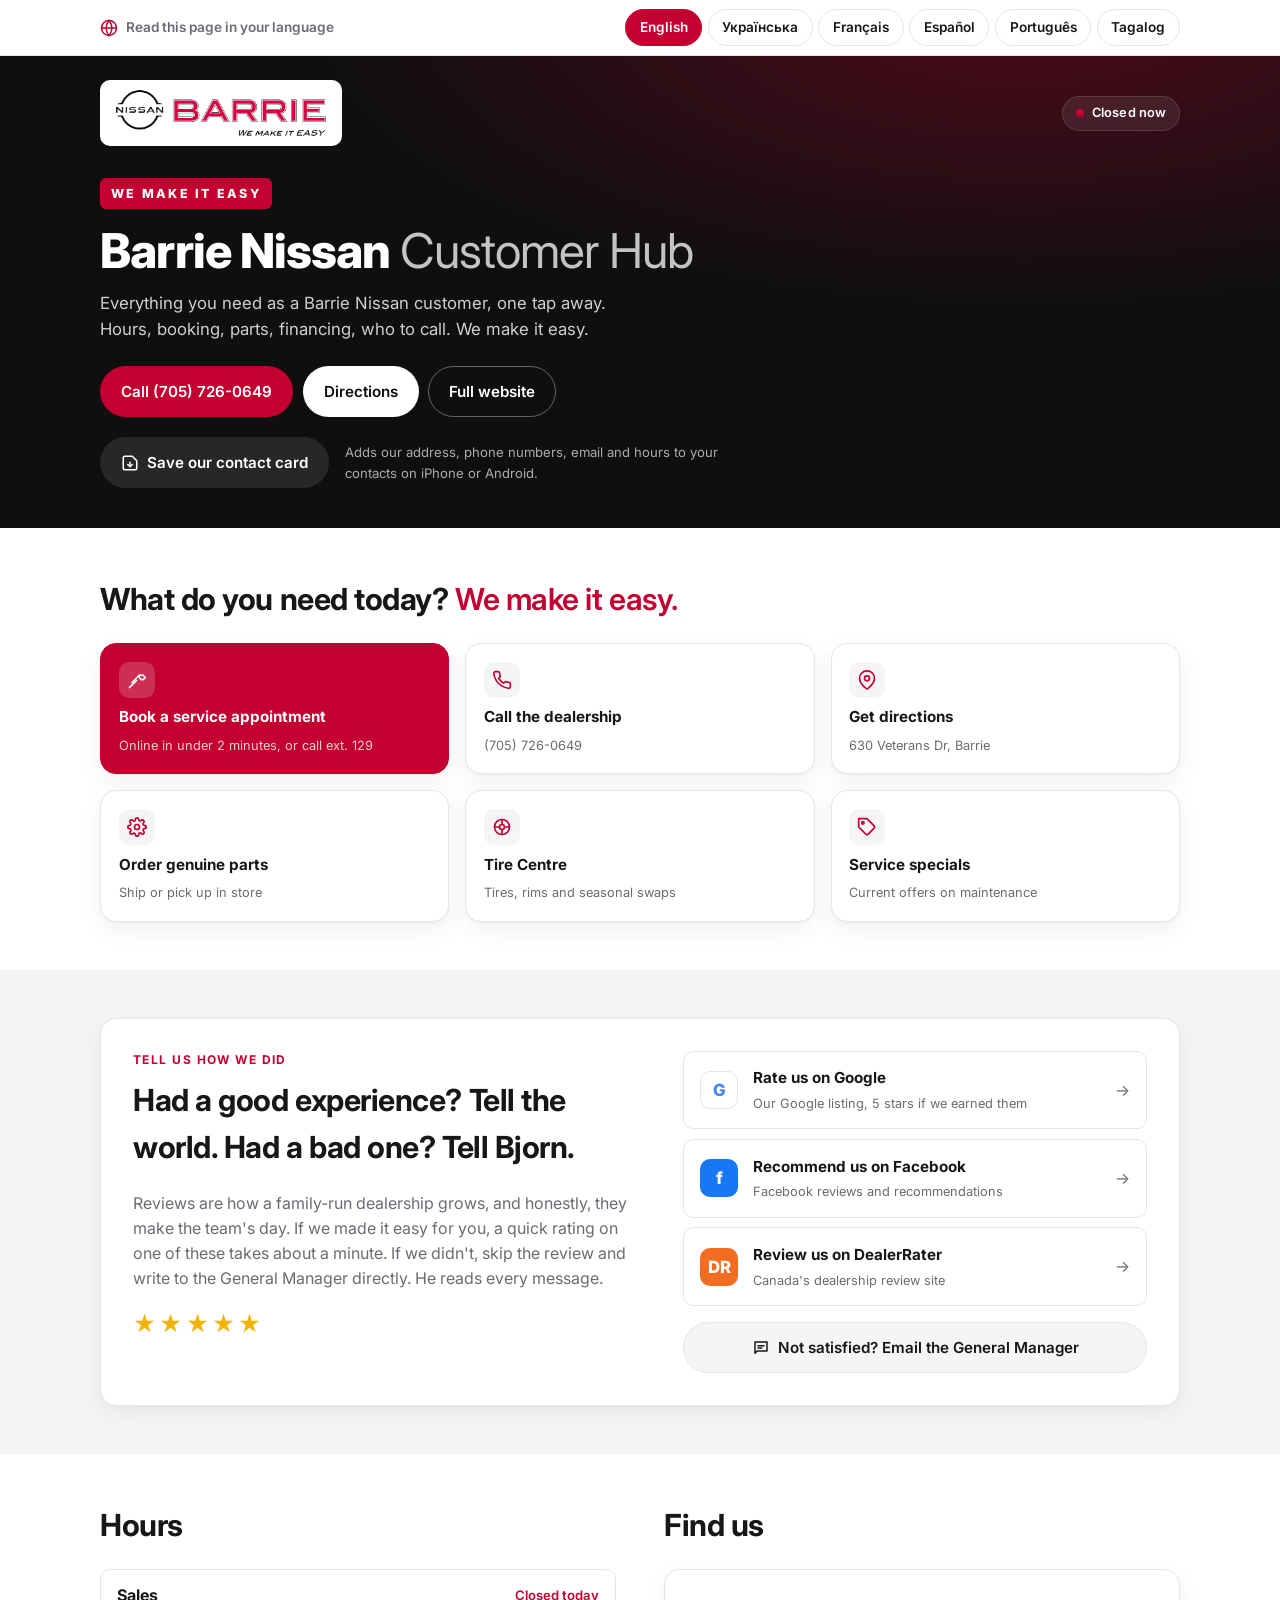
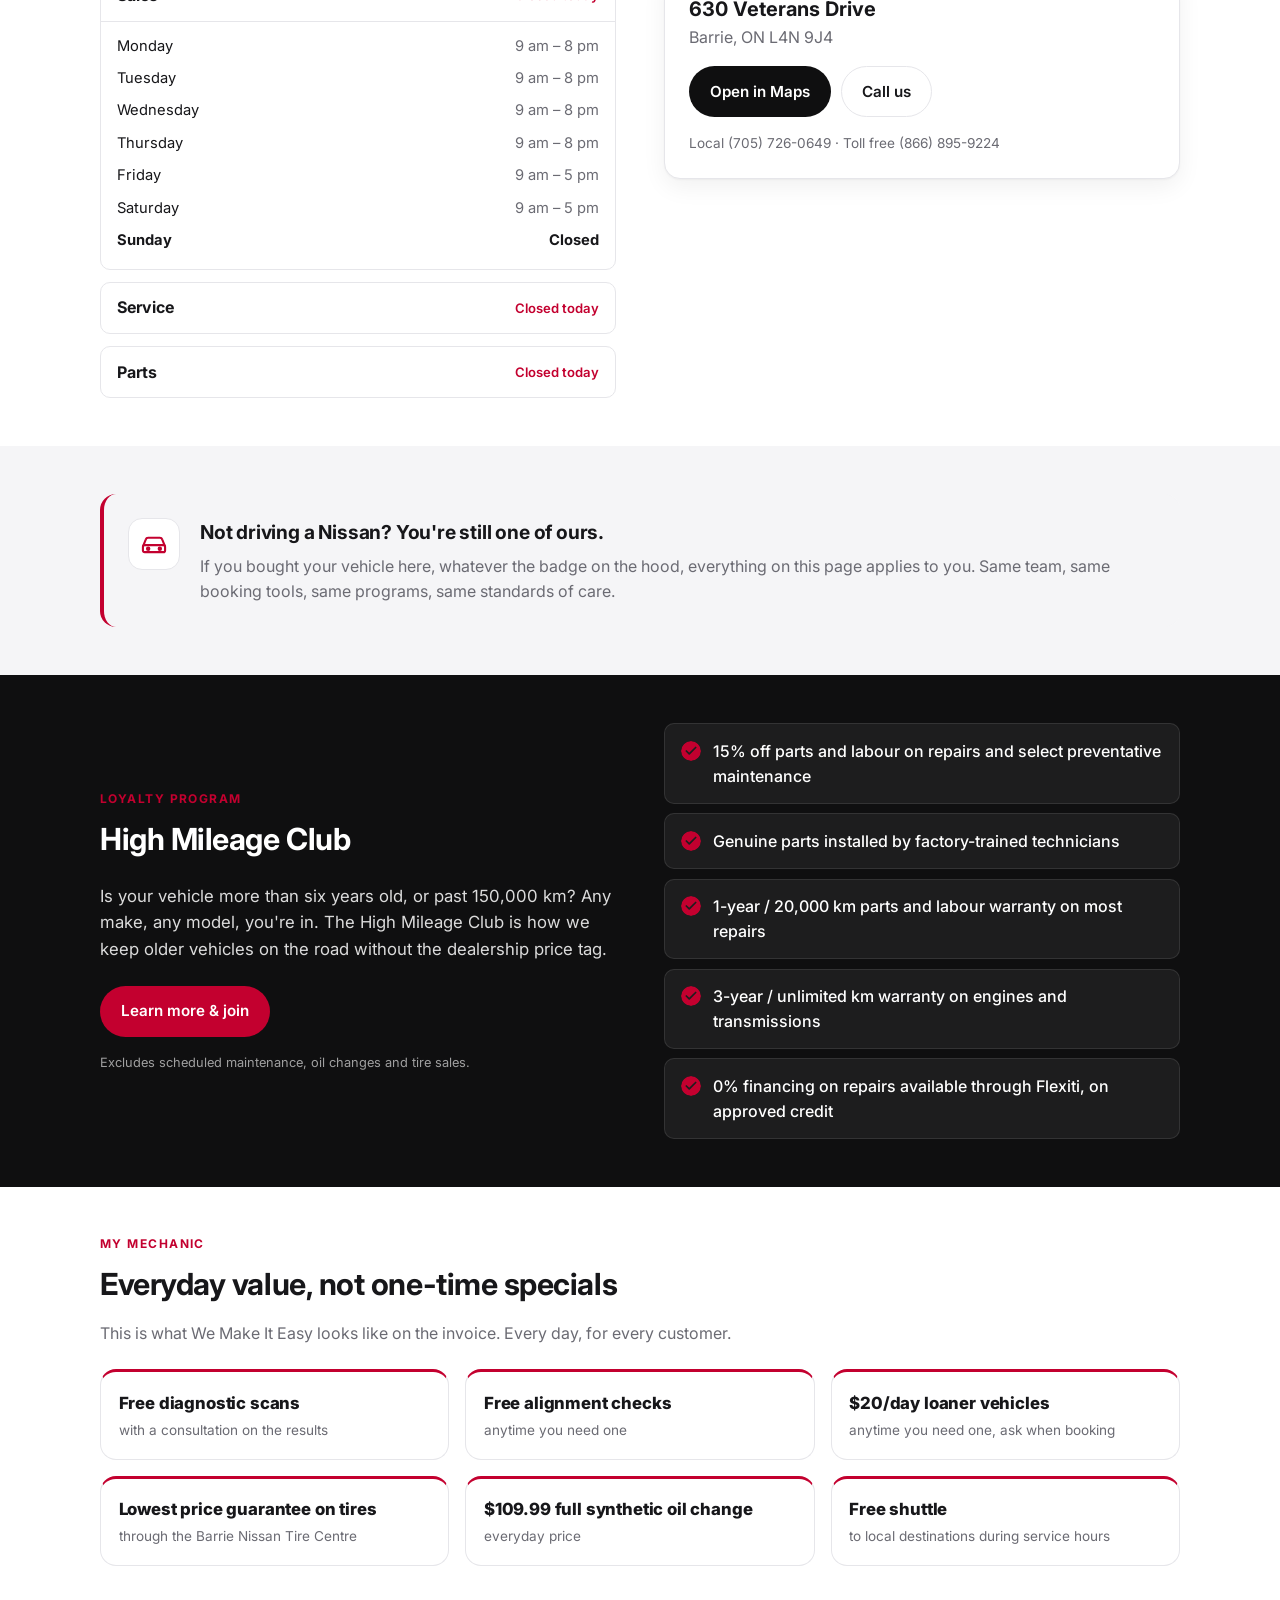
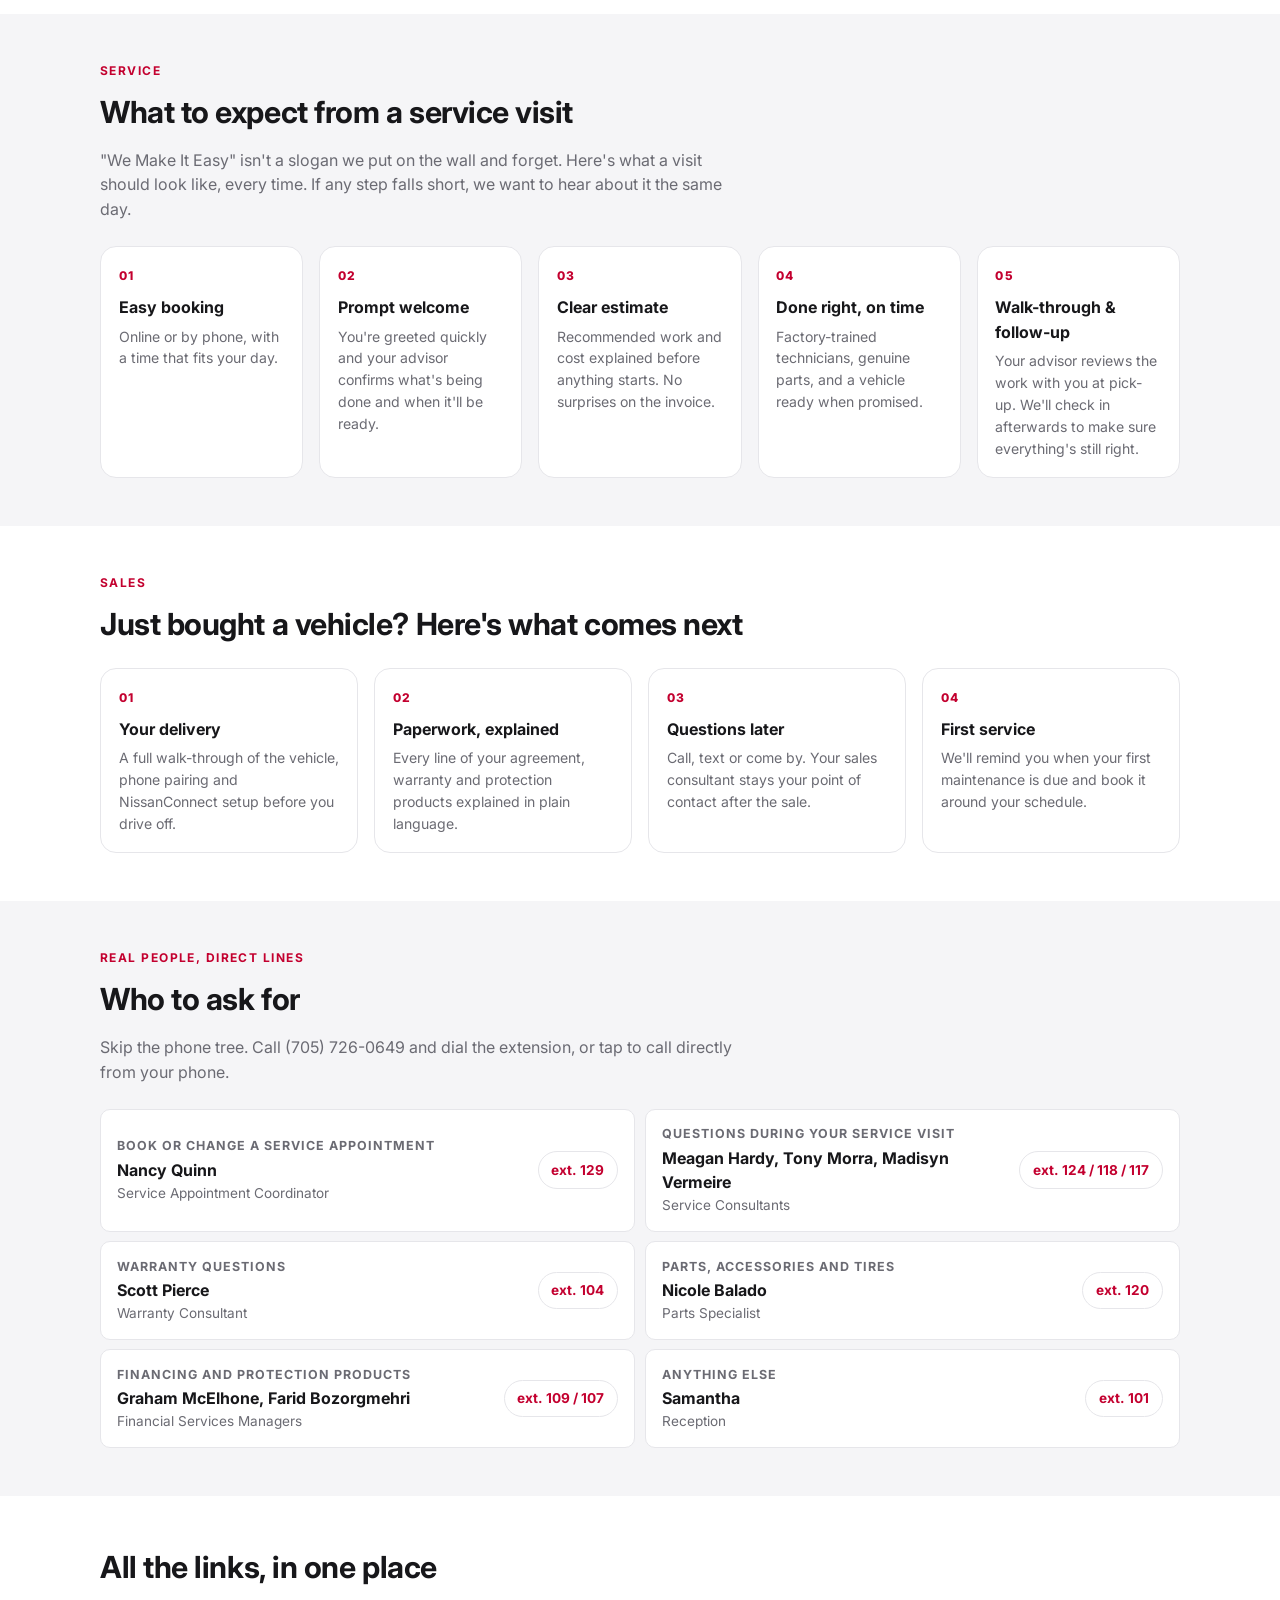
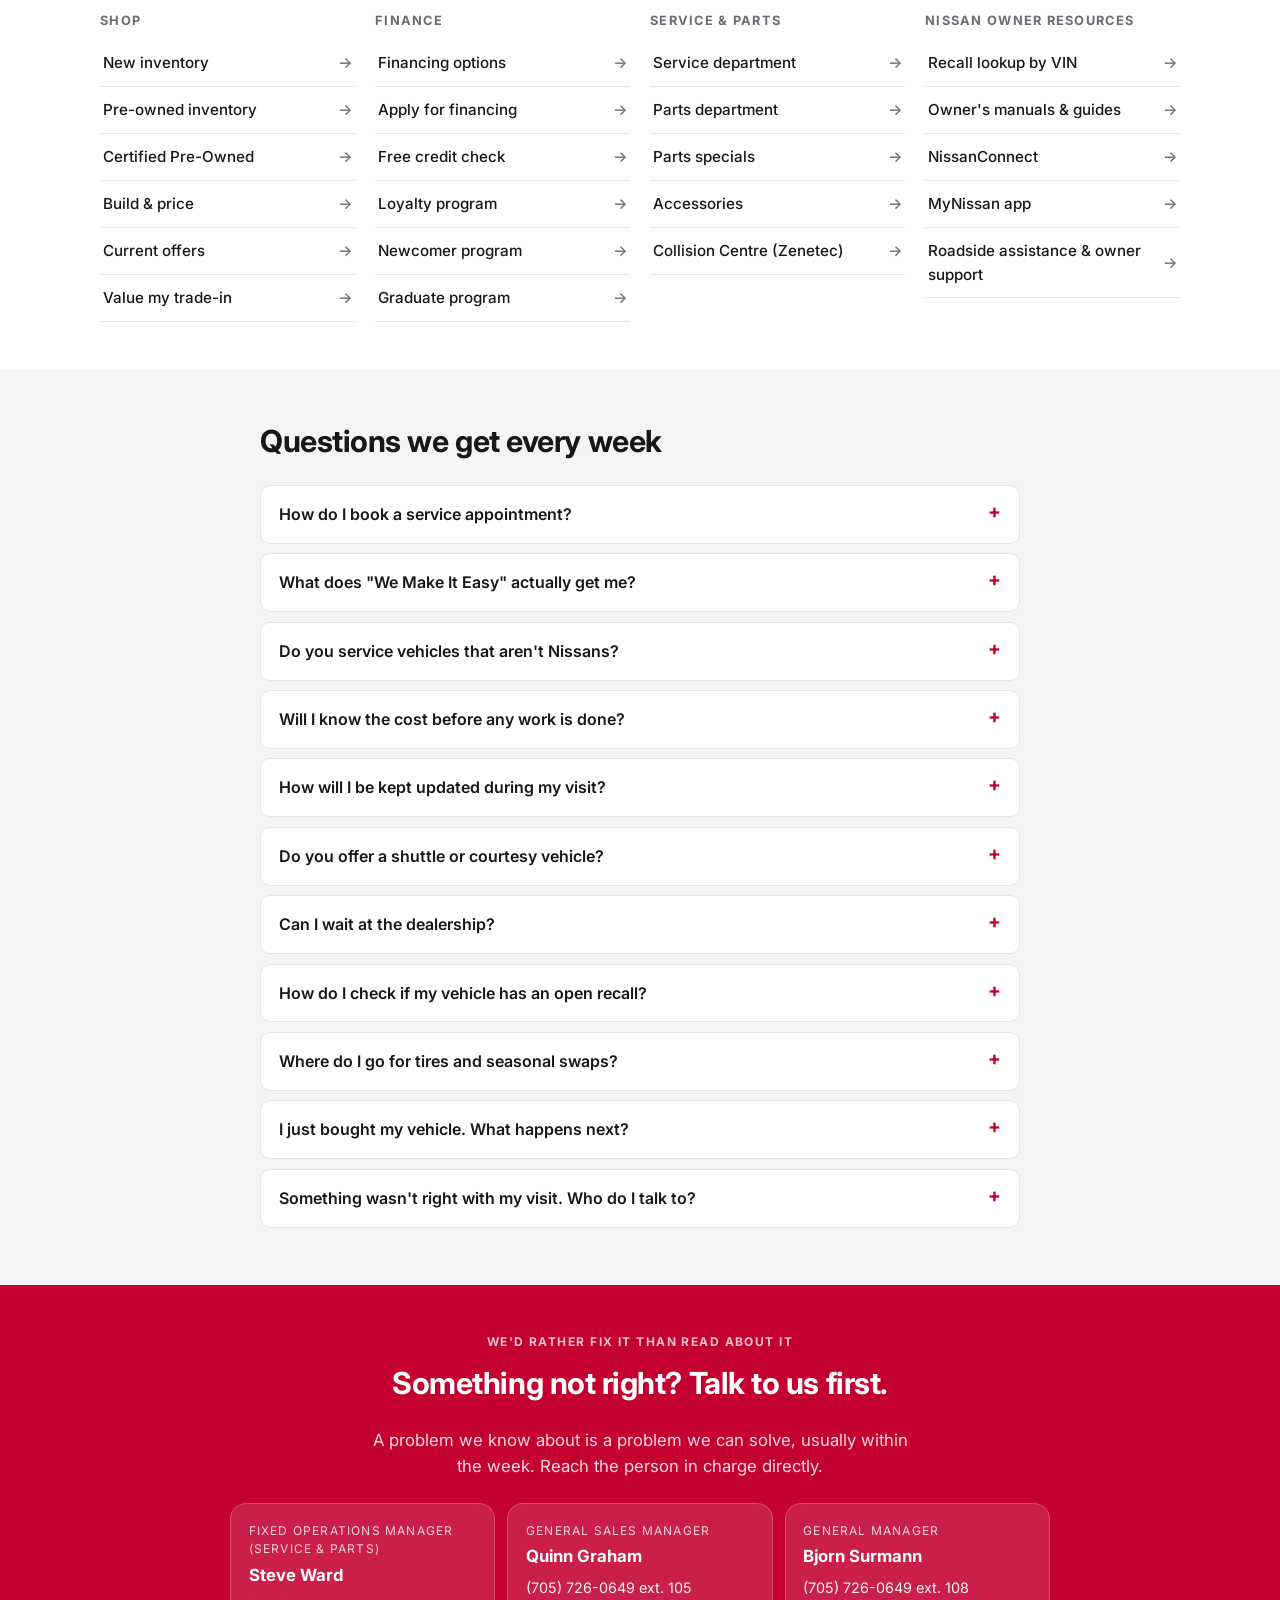
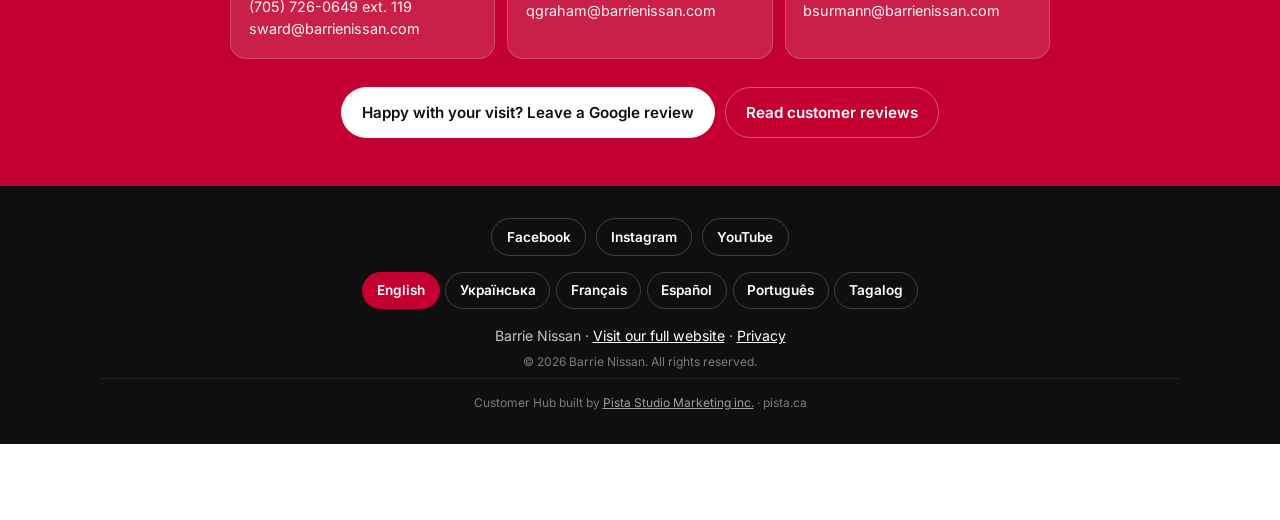
==== commit 66f1c6da: "Official logo and favicon" ====
--- a/index.html
+++ b/index.html
@@ -6,7 +6,7 @@
   <title>Barrie Nissan · Customer Hub</title>
   <meta name="description" content="Everything a Barrie Nissan customer needs in one place: hours, service booking, parts, financing, owner resources and who to call.">
   <meta name="theme-color" content="#0f0f10">
-  <link rel="icon" href="assets/favicon.svg" type="image/svg+xml">
+  <link rel="icon" href="assets/favicon.png" type="image/png">
   <link rel="preconnect" href="https://fonts.googleapis.com">
   <link rel="preconnect" href="https://fonts.gstatic.com" crossorigin>
   <link href="https://fonts.googleapis.com/css2?family=Inter:wght@400;500;600;700;800&display=swap" rel="stylesheet">
--- a/css/styles.css
+++ b/css/styles.css
@@ -69,7 +69,8 @@
 }
 .hero__top { display: flex; align-items: center; justify-content: space-between; gap: 1rem; margin-bottom: 2rem; }
 .hero__logo { text-decoration: none; color: #fff; display: inline-flex; align-items: center; background: #fff; border-radius: 10px; padding: .45rem .8rem; }
-.hero__logo img { height: 40px; width: auto; }
+.hero__logo img { height: 52px; width: auto; }
+@media (max-width: 719px) { .hero__logo img { height: 40px; } }
 .hero__slogan { display: inline-block; font-size: .78rem; font-weight: 800; letter-spacing: .18em; text-transform: uppercase; color: #fff; background: var(--red); padding: .35rem .7rem; border-radius: 6px; margin-bottom: 1rem; }
 .hero__vcard { margin-top: 1.25rem; display: flex; flex-wrap: wrap; align-items: center; gap: .75rem 1rem; }
 .hero__vcard-hint { font-size: .82rem; opacity: .65; max-width: 380px; }
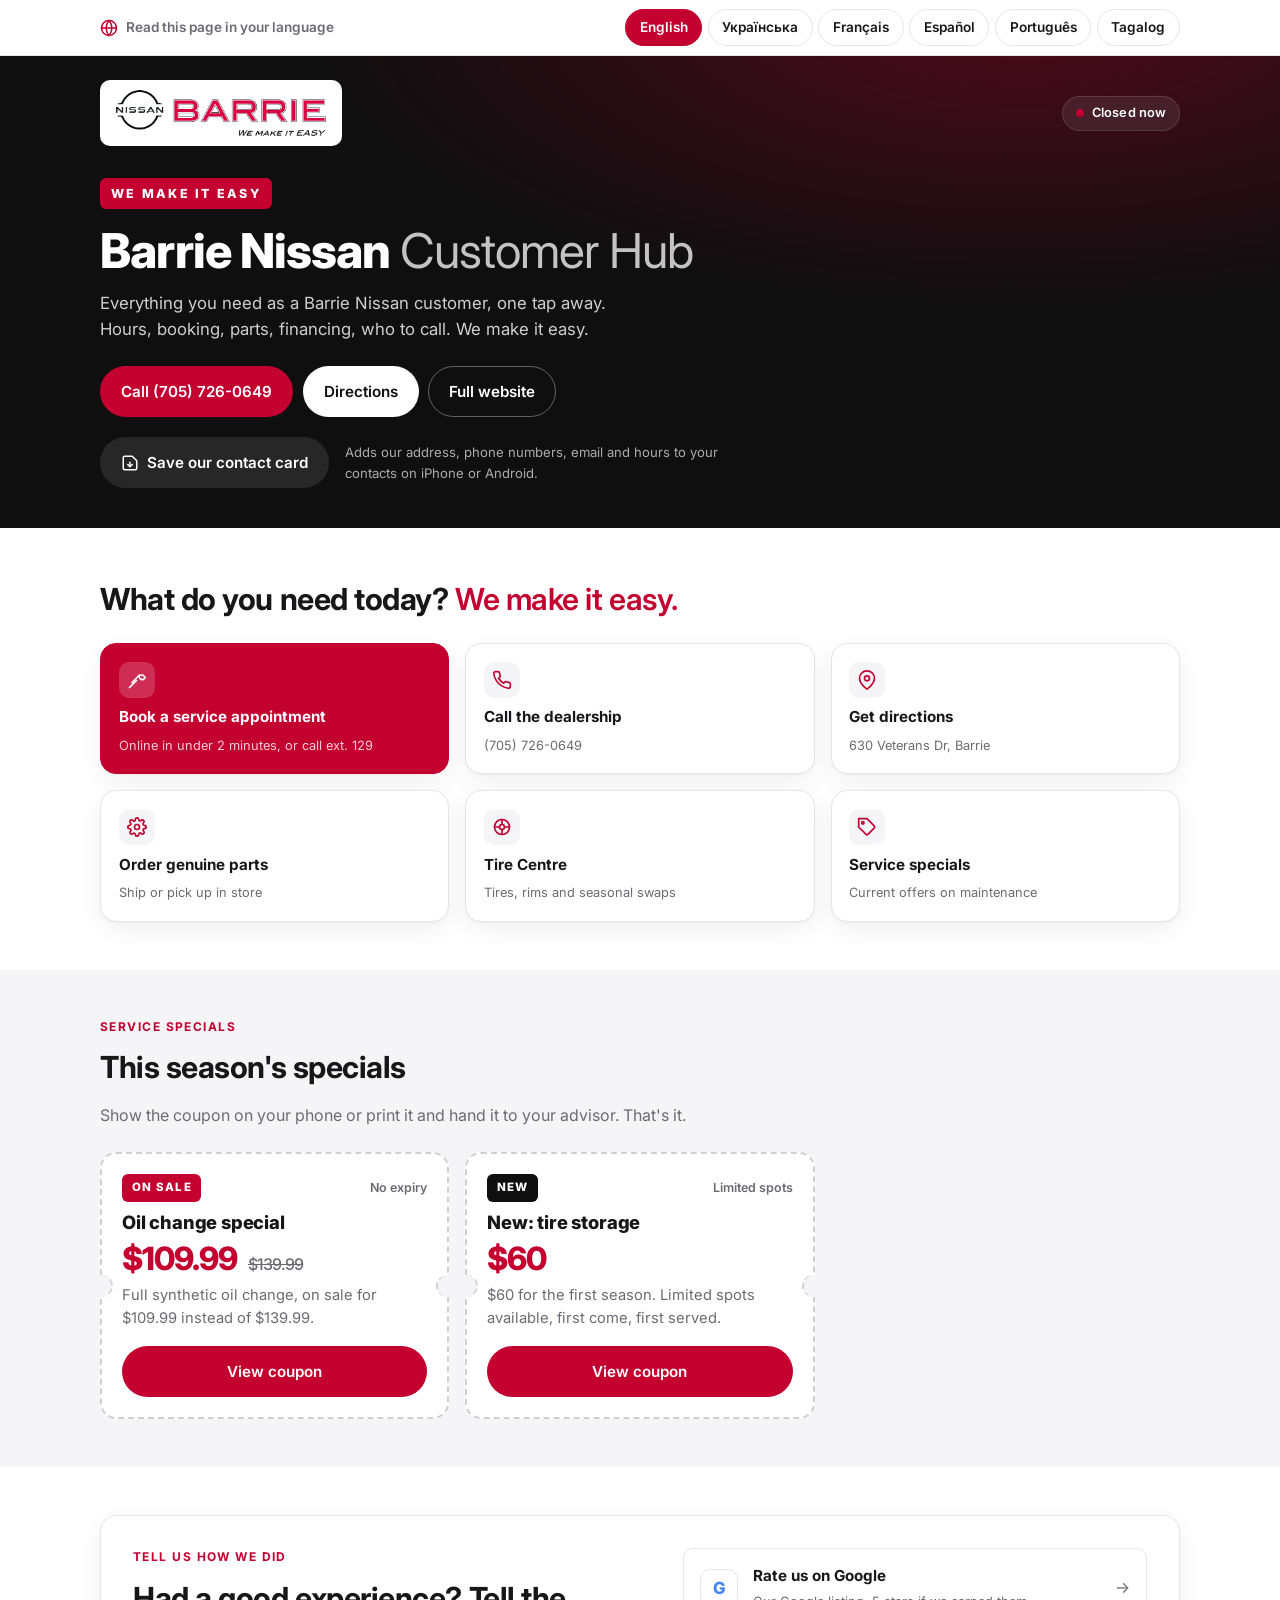
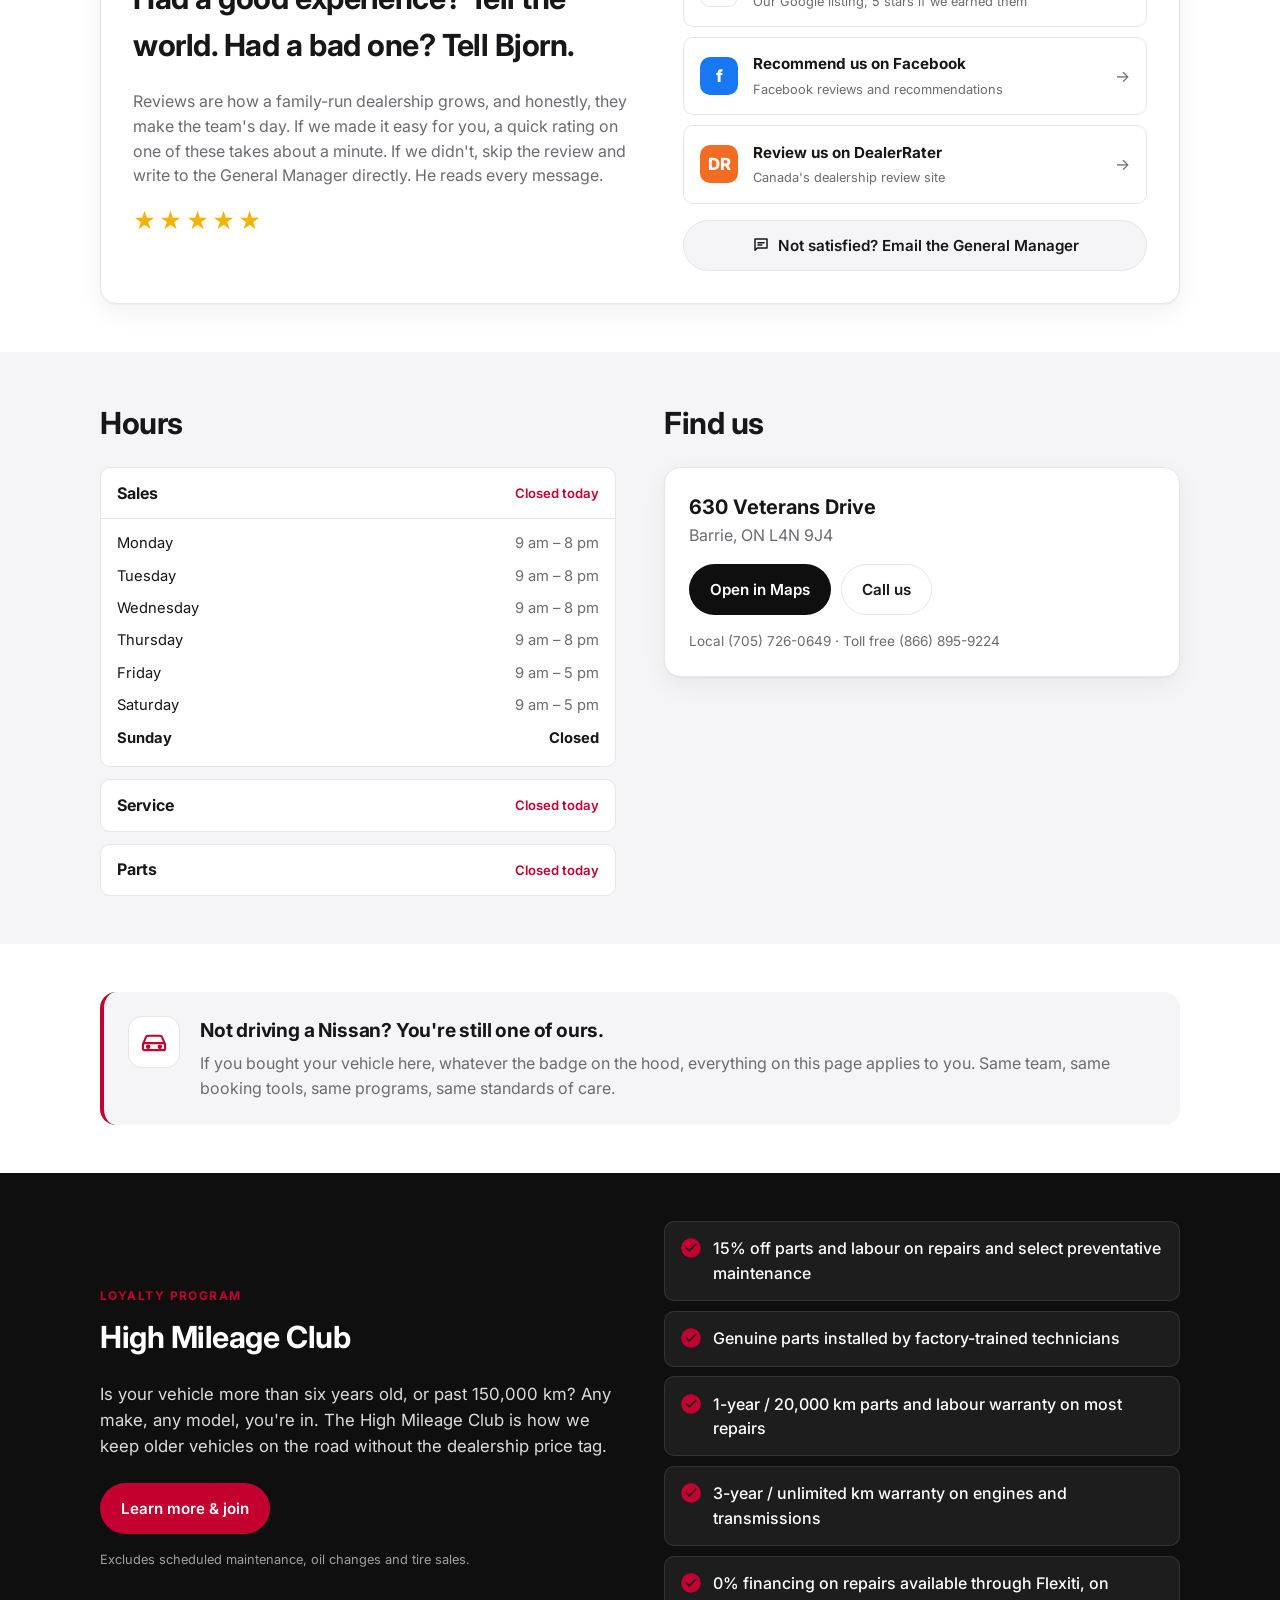
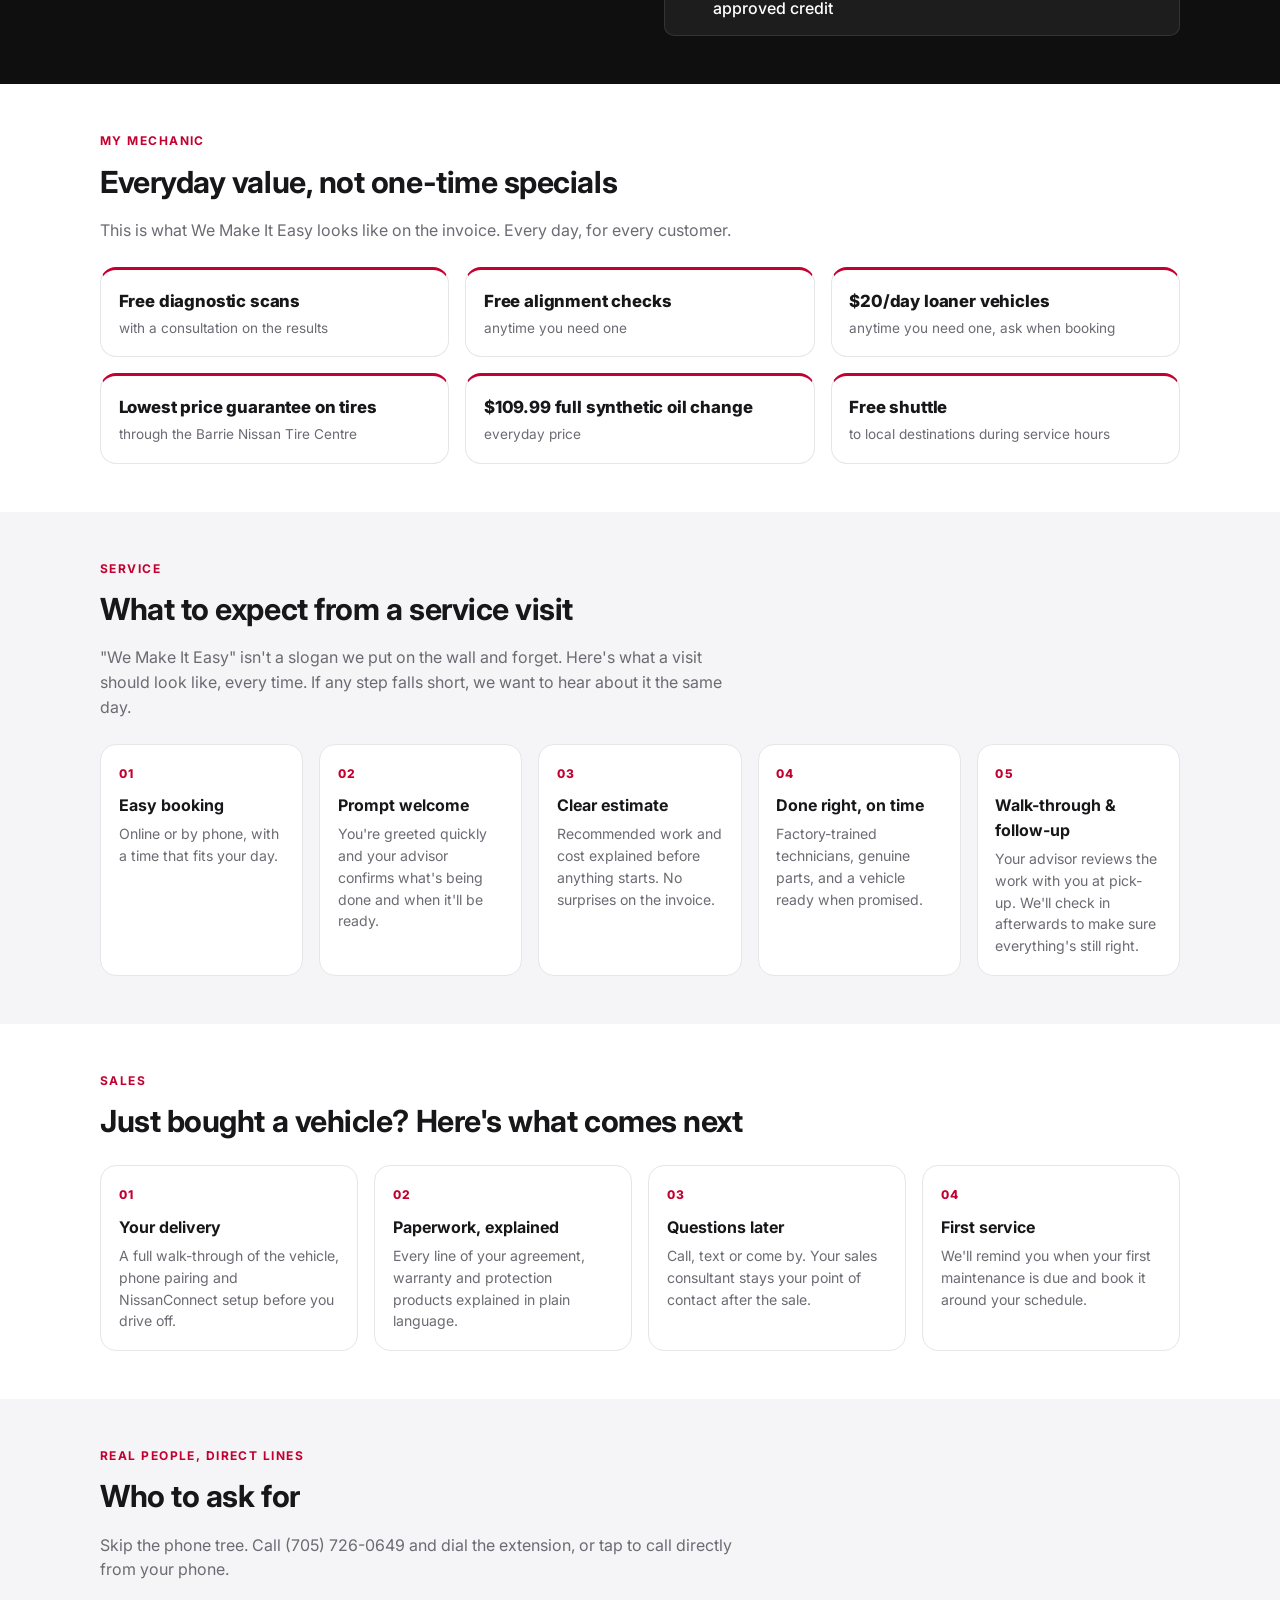
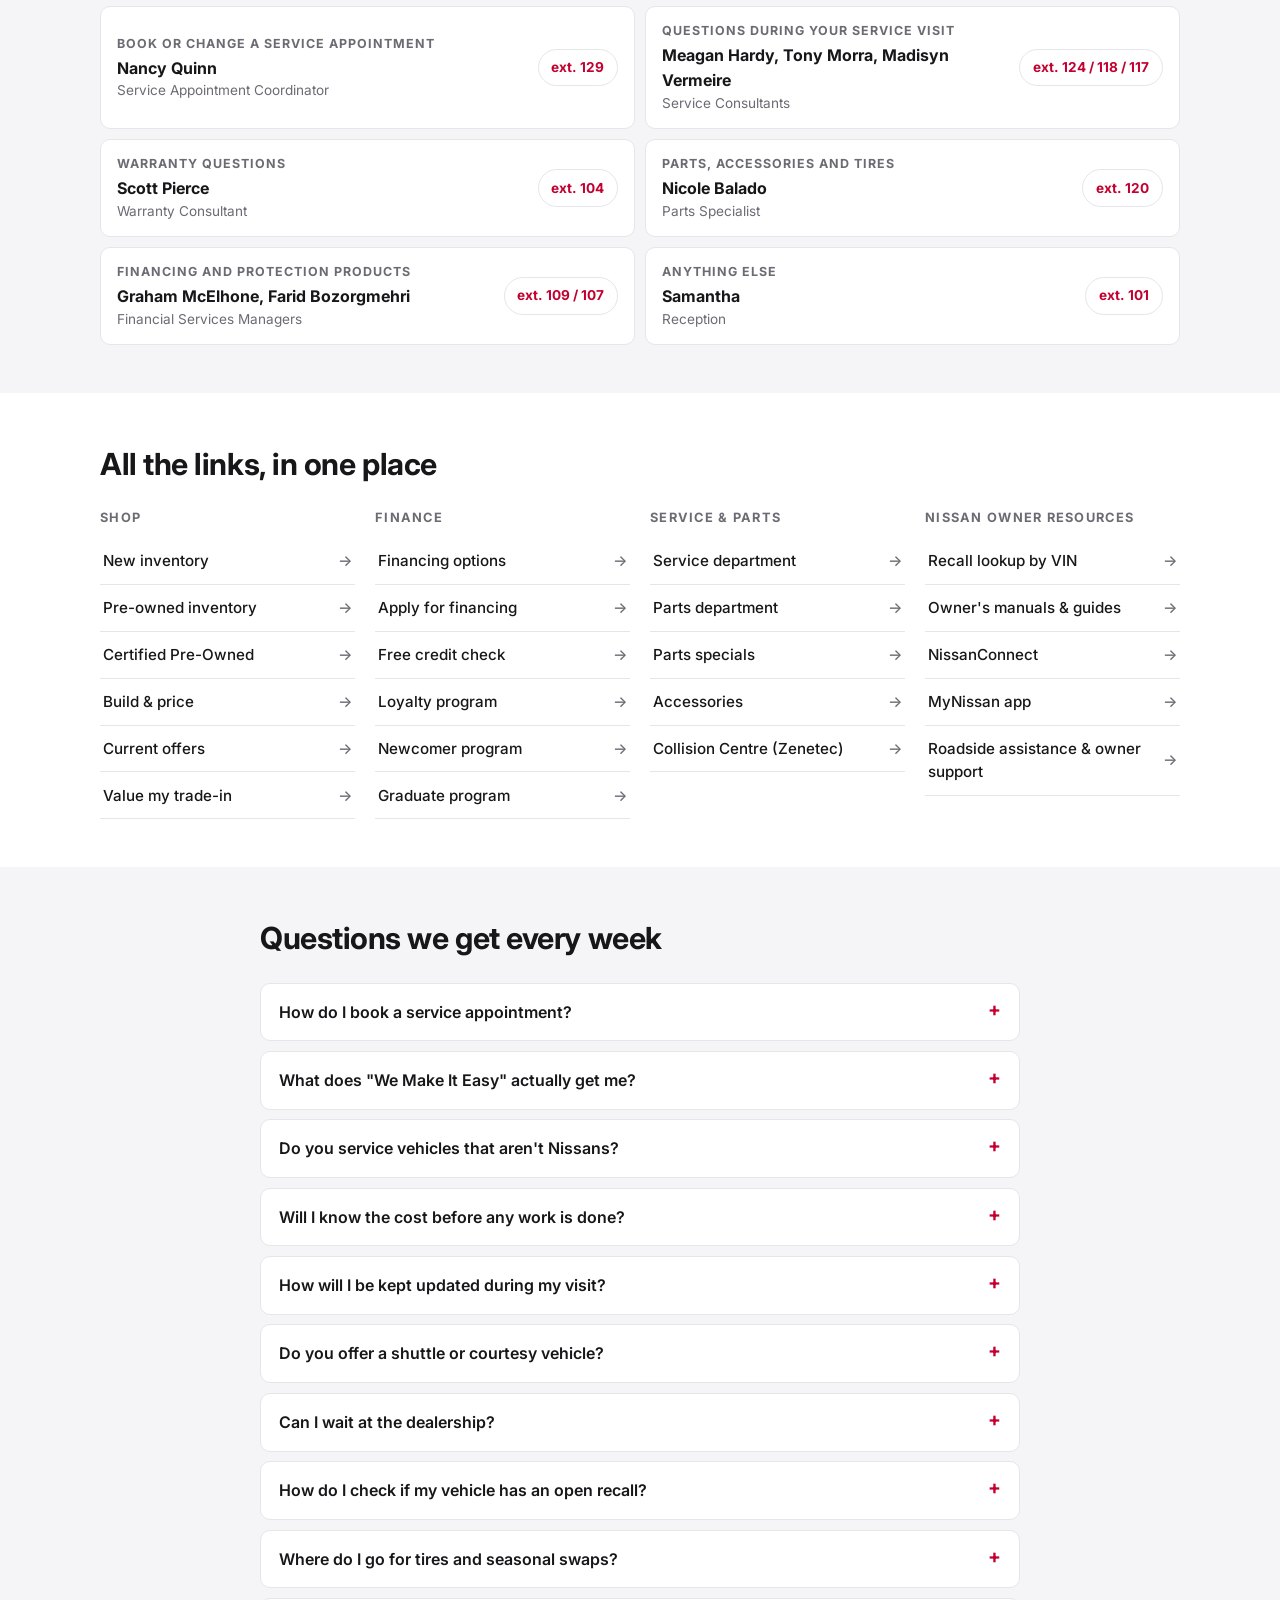
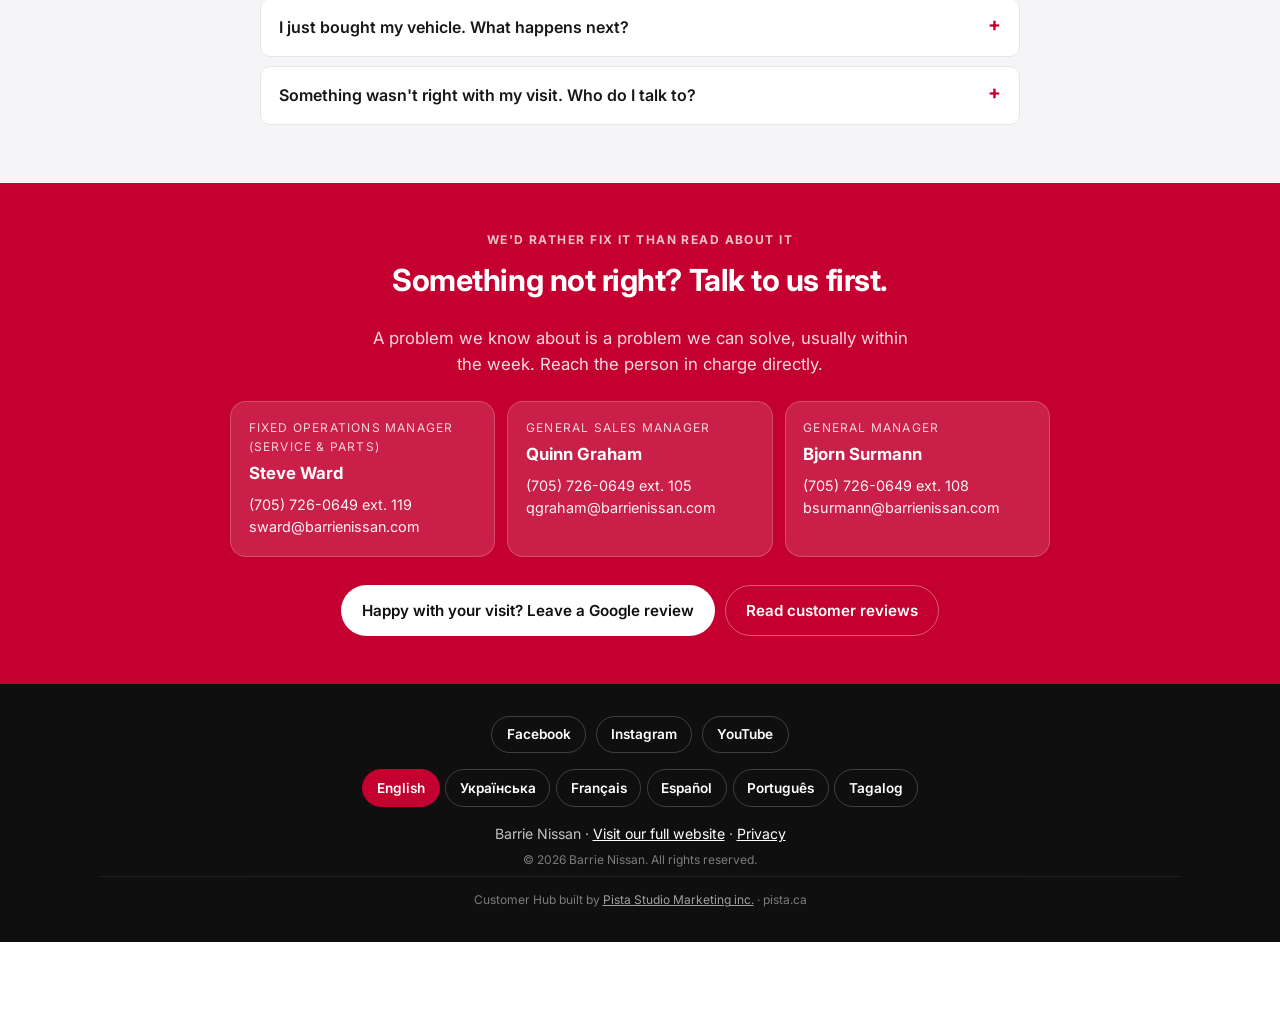
==== commit 609c0770: "Service specials with printable coupons" ====
--- a/index.html
+++ b/index.html
@@ -52,8 +52,18 @@
       </div>
     </section>
 
+    <!-- ===== SERVICE SPECIALS / COUPONS ===== -->
+    <section class="section section--alt" id="specials" hidden>
+      <div class="container">
+        <p class="eyebrow" id="specialsEyebrow"></p>
+        <h2 class="section__title" id="specialsTitle"></h2>
+        <p class="section__intro" id="specialsIntro"></p>
+        <div class="coupons" id="couponList"></div>
+      </div>
+    </section>
+
     <!-- ===== REVIEWS ===== -->
-    <section class="section section--alt" id="reviews" hidden>
+    <section class="section" id="reviews" hidden>
       <div class="container">
         <div class="reviews">
           <div class="reviews__intro">
@@ -74,7 +84,7 @@
     </section>
 
     <!-- ===== HOURS & LOCATION ===== -->
-    <section class="section" id="hours">
+    <section class="section section--alt" id="hours">
       <div class="container grid-2">
         <div>
           <h2 class="section__title" id="hoursTitle"></h2>
@@ -96,7 +106,7 @@
     </section>
 
     <!-- ===== ALL BRANDS WELCOME ===== -->
-    <section class="section section--alt" id="allbrands">
+    <section class="section" id="allbrands">
       <div class="container">
         <div class="banner">
           <div class="banner__icon" aria-hidden="true">
--- a/css/styles.css
+++ b/css/styles.css
@@ -149,6 +149,23 @@
 .tile__label { font-weight: 700; font-size: .95rem; line-height: 1.25; margin-top: auto; }
 .tile__sub { font-size: .8rem; color: var(--muted); }
 .tile--primary .tile__sub { color: rgba(255,255,255,.8); }
+
+/* ---------- Coupons ---------- */
+.coupons { display: grid; gap: 1rem; }
+@media (min-width: 820px) { .coupons { grid-template-columns: repeat(3, 1fr); } }
+.coupon { position: relative; background: var(--bg); border: 2px dashed #cfcfd6; border-radius: var(--radius); padding: 1.25rem; display: flex; flex-direction: column; gap: .6rem; }
+.coupon::before, .coupon::after { content: ""; position: absolute; top: 50%; width: 22px; height: 22px; border-radius: 50%; background: var(--bg-alt); transform: translateY(-50%); }
+.coupon::before { left: -13px; border-right: 2px dashed #cfcfd6; } .coupon::after { right: -13px; border-left: 2px dashed #cfcfd6; }
+.coupon__head { display: flex; justify-content: space-between; align-items: center; gap: .5rem; }
+.coupon__badge { font-size: .72rem; font-weight: 800; letter-spacing: .1em; text-transform: uppercase; color: #fff; background: var(--red); padding: .3rem .6rem; border-radius: 6px; }
+.coupon--new .coupon__badge { background: var(--ink); }
+.coupon__validity { font-size: .78rem; color: var(--muted); font-weight: 600; text-align: right; }
+.coupon__title { font-size: 1.15rem; font-weight: 800; letter-spacing: -.01em; line-height: 1.2; }
+.coupon__price { font-size: 2rem; font-weight: 800; letter-spacing: -.03em; color: var(--red); line-height: 1; }
+.coupon__regular { font-size: 1rem; color: var(--muted); font-weight: 500; margin-left: .35rem; }
+.coupon__text { font-size: .92rem; color: var(--muted); flex: 1; }
+.coupon__actions { margin-top: .4rem; }
+.coupon__actions .btn { width: 100%; }
 
 /* ---------- Reviews ---------- */
 .reviews { display: grid; gap: 1.5rem; background: var(--bg); border: 1px solid var(--line); border-radius: var(--radius); padding: 1.5rem; box-shadow: var(--shadow); }
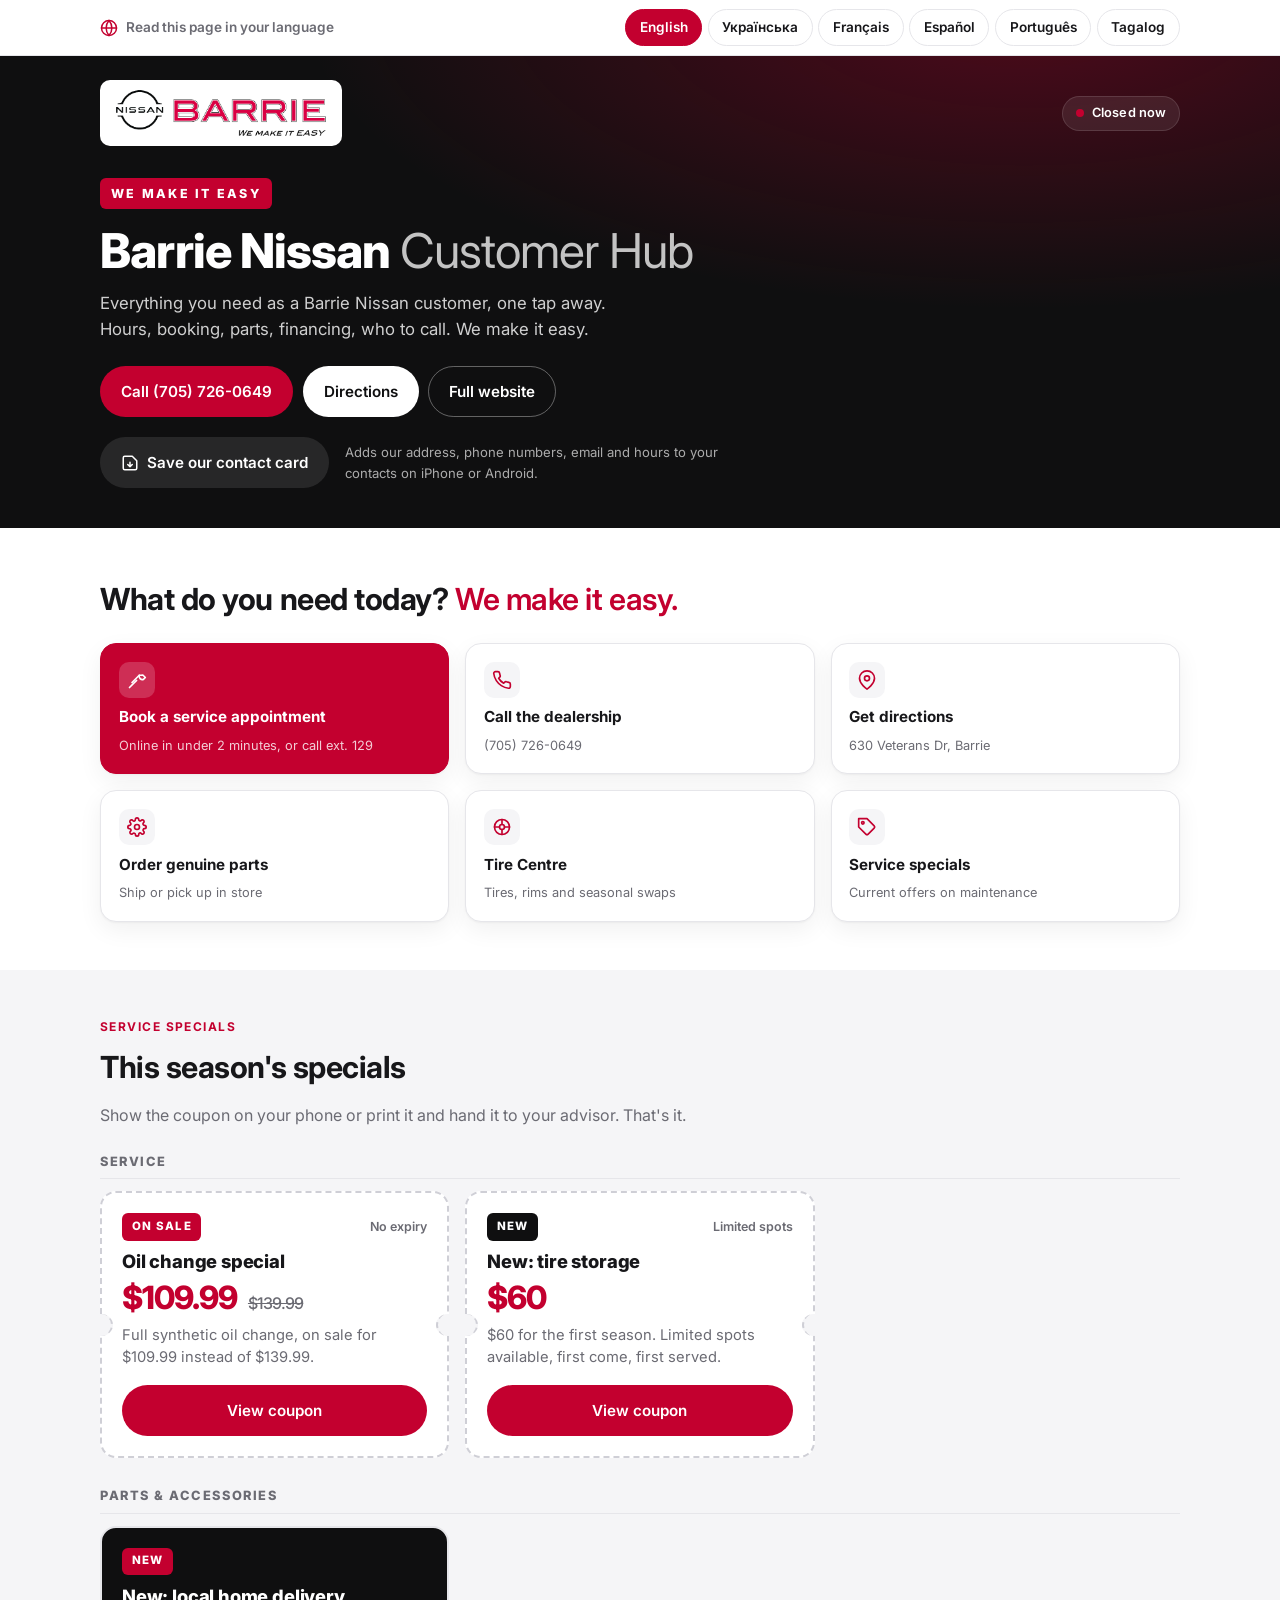
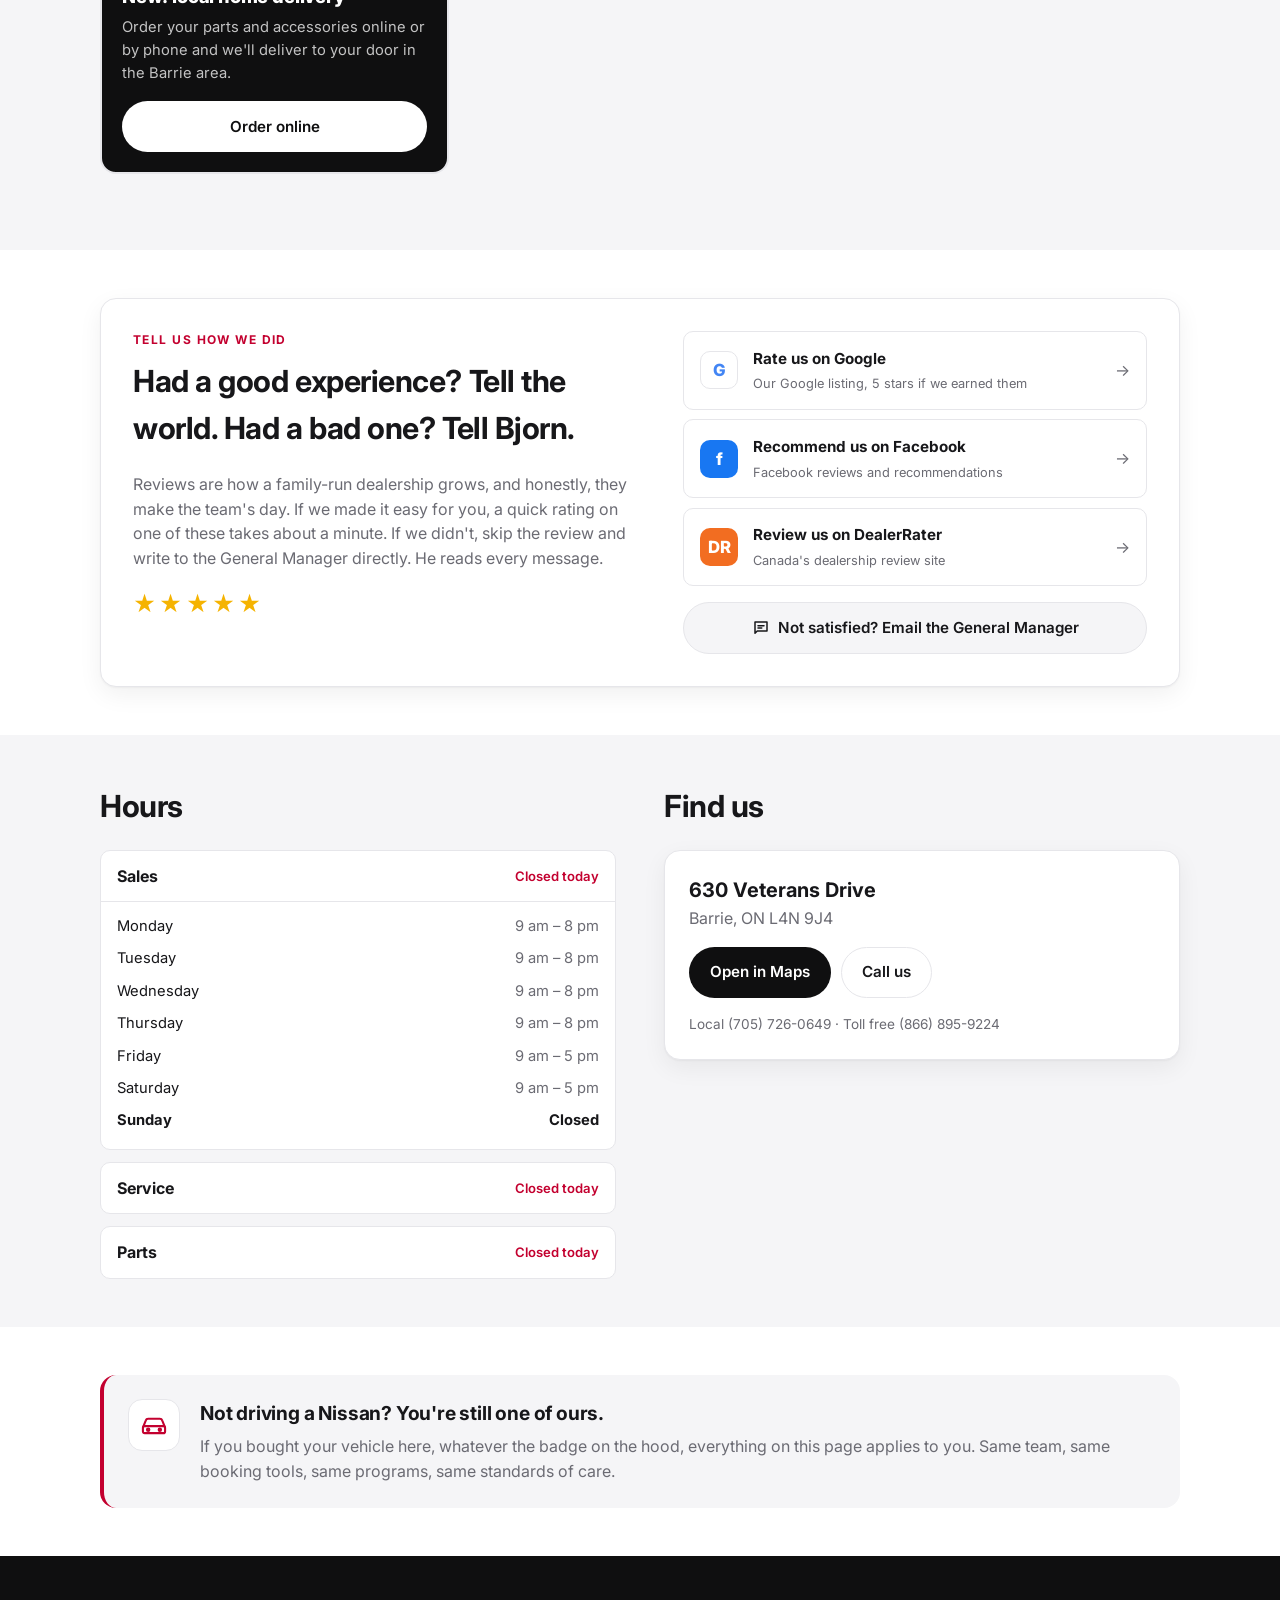
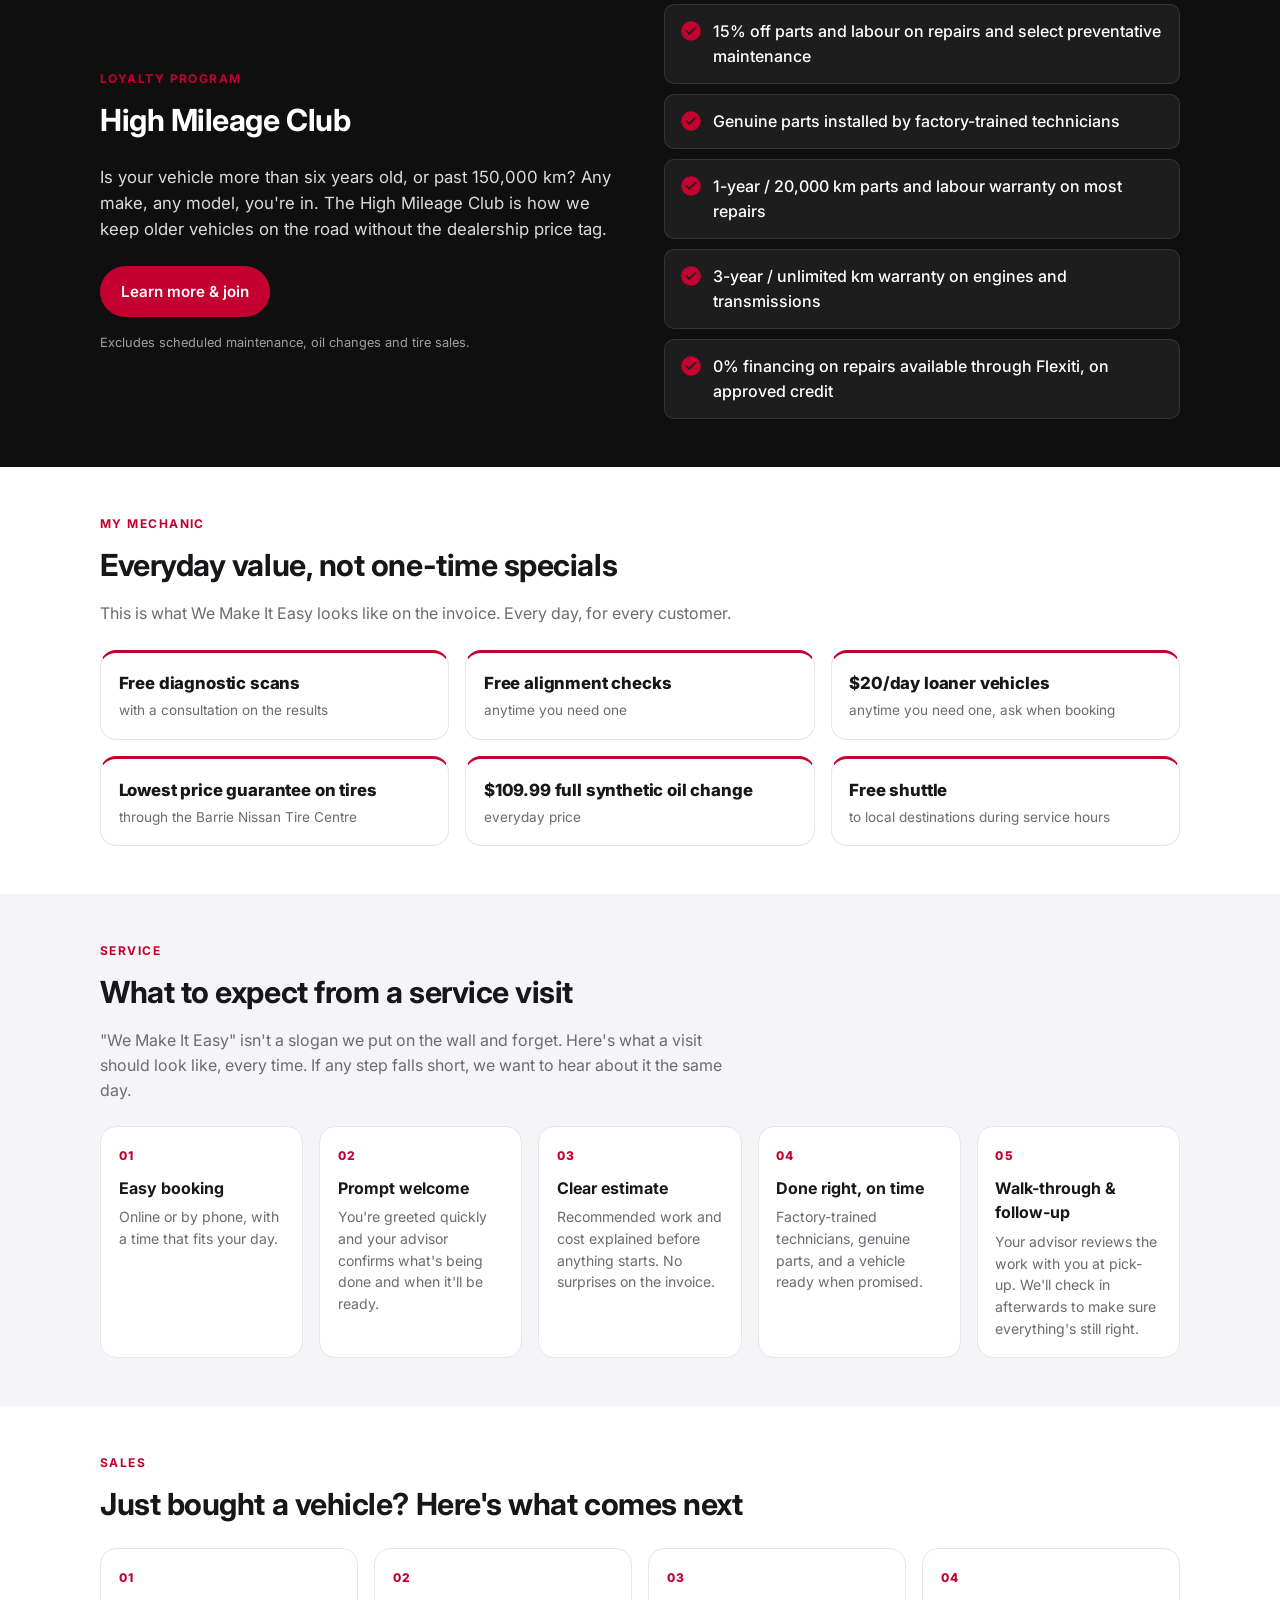
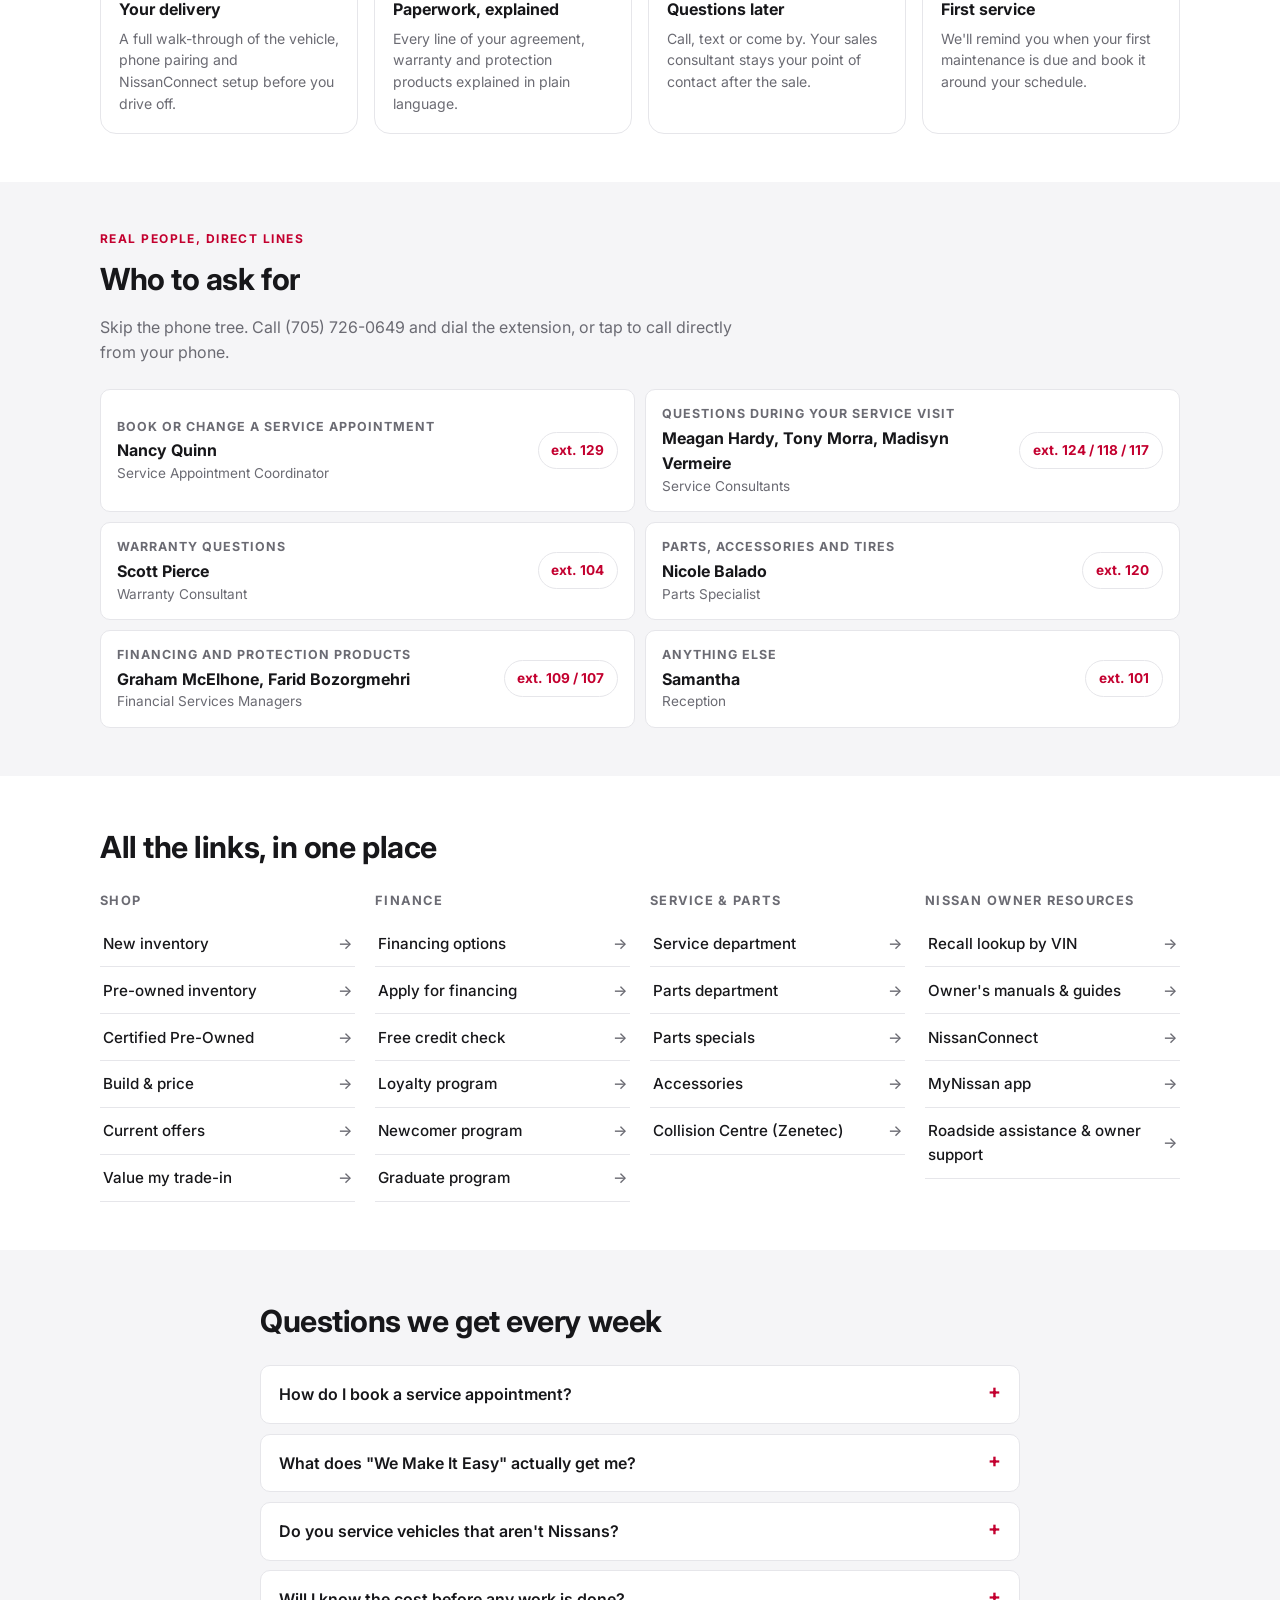
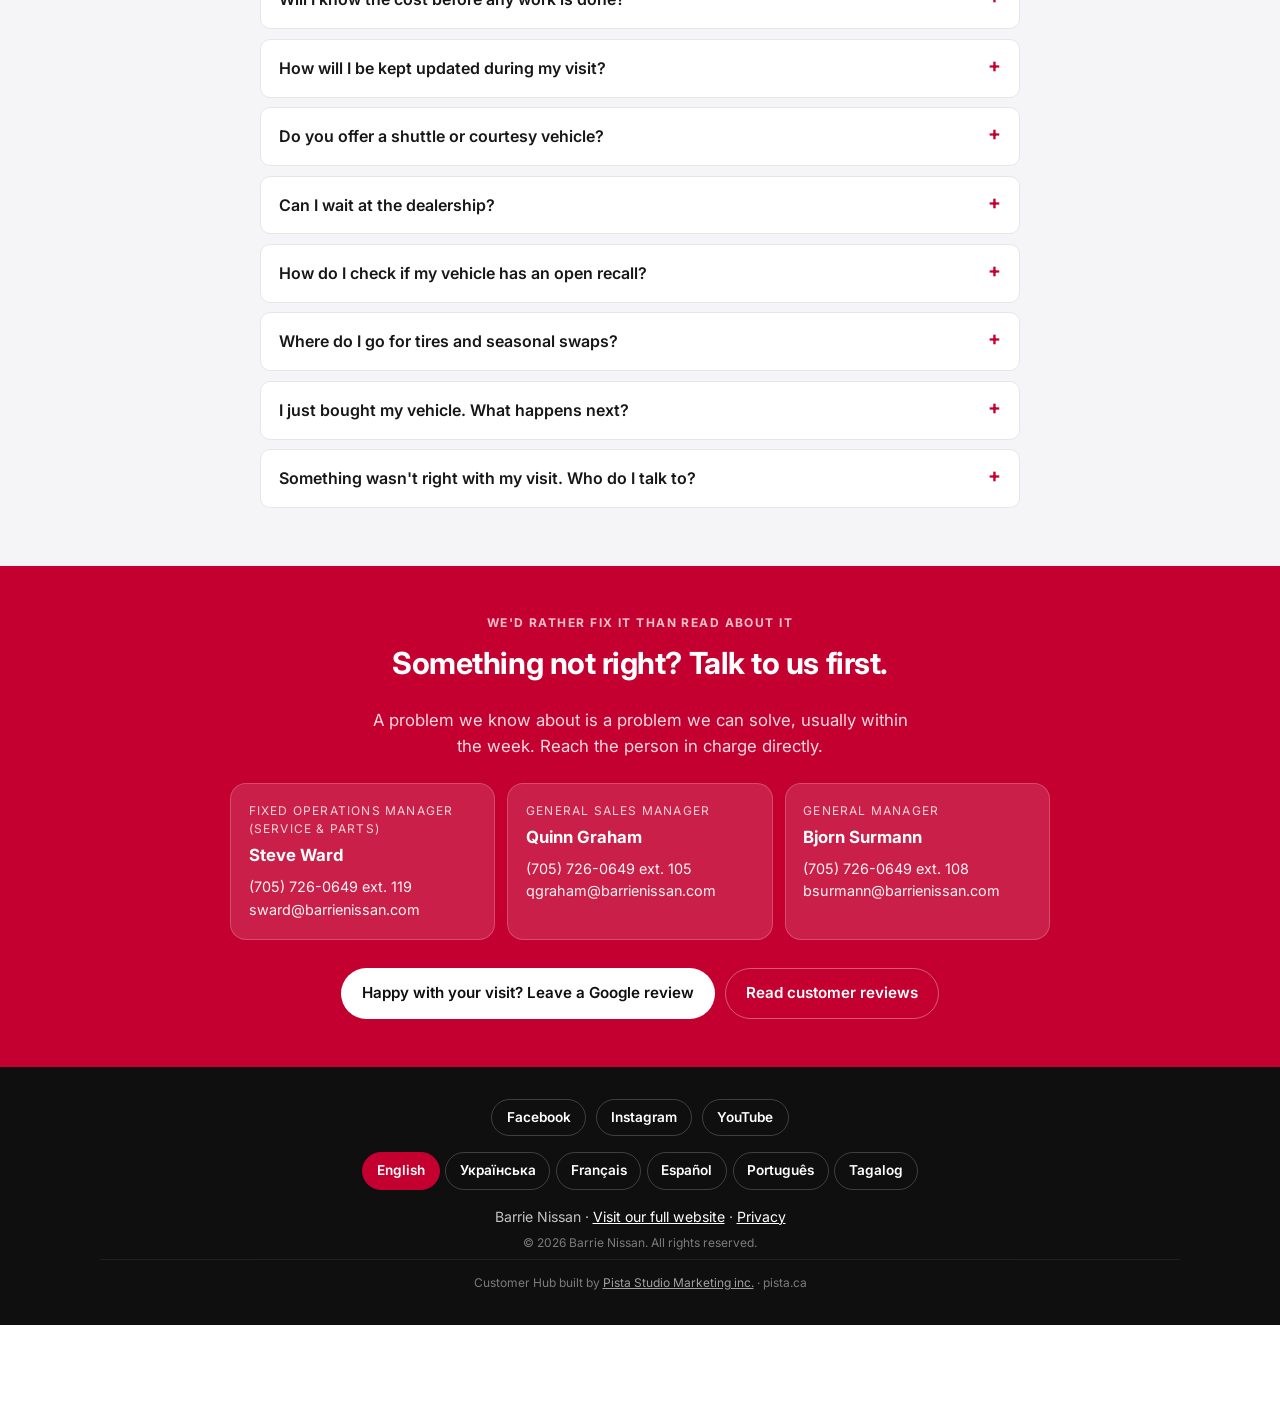
==== commit 96c20424: "Parts specials and coupons" ====
--- a/index.html
+++ b/index.html
@@ -58,7 +58,10 @@
         <p class="eyebrow" id="specialsEyebrow"></p>
         <h2 class="section__title" id="specialsTitle"></h2>
         <p class="section__intro" id="specialsIntro"></p>
-        <div class="coupons" id="couponList"></div>
+        <h3 class="coupons__group" id="specialsServiceTitle"></h3>
+        <div class="coupons" id="couponListService"></div>
+        <h3 class="coupons__group" id="specialsPartsTitle"></h3>
+        <div class="coupons" id="couponListParts"></div>
       </div>
     </section>
 
--- a/css/styles.css
+++ b/css/styles.css
@@ -151,7 +151,8 @@
 .tile--primary .tile__sub { color: rgba(255,255,255,.8); }
 
 /* ---------- Coupons ---------- */
-.coupons { display: grid; gap: 1rem; }
+.coupons { display: grid; gap: 1rem; margin-bottom: 1.75rem; }
+.coupons__group { font-size: .8rem; font-weight: 800; letter-spacing: .12em; text-transform: uppercase; color: var(--muted); margin: 0 0 .75rem; padding-bottom: .4rem; border-bottom: 1px solid var(--line); }
 @media (min-width: 820px) { .coupons { grid-template-columns: repeat(3, 1fr); } }
 .coupon { position: relative; background: var(--bg); border: 2px dashed #cfcfd6; border-radius: var(--radius); padding: 1.25rem; display: flex; flex-direction: column; gap: .6rem; }
 .coupon::before, .coupon::after { content: ""; position: absolute; top: 50%; width: 22px; height: 22px; border-radius: 50%; background: var(--bg-alt); transform: translateY(-50%); }
@@ -166,6 +167,14 @@
 .coupon__text { font-size: .92rem; color: var(--muted); flex: 1; }
 .coupon__actions { margin-top: .4rem; }
 .coupon__actions .btn { width: 100%; }
+.coupon--free .coupon__badge { background: var(--green); }
+.coupon--info { border-style: solid; border-color: var(--line); background: var(--ink); color: #fff; }
+.coupon--info .coupon__text { color: rgba(255,255,255,.75); }
+.coupon--info .coupon__validity { color: rgba(255,255,255,.6); }
+.coupon--info::before, .coupon--info::after { display: none; }
+.coupon--info .coupon__actions .btn { background: #fff; color: var(--ink); }
+.coupon--info .coupon__badge { background: var(--red); }
+
 
 /* ---------- Reviews ---------- */
 .reviews { display: grid; gap: 1.5rem; background: var(--bg); border: 1px solid var(--line); border-radius: var(--radius); padding: 1.5rem; box-shadow: var(--shadow); }
